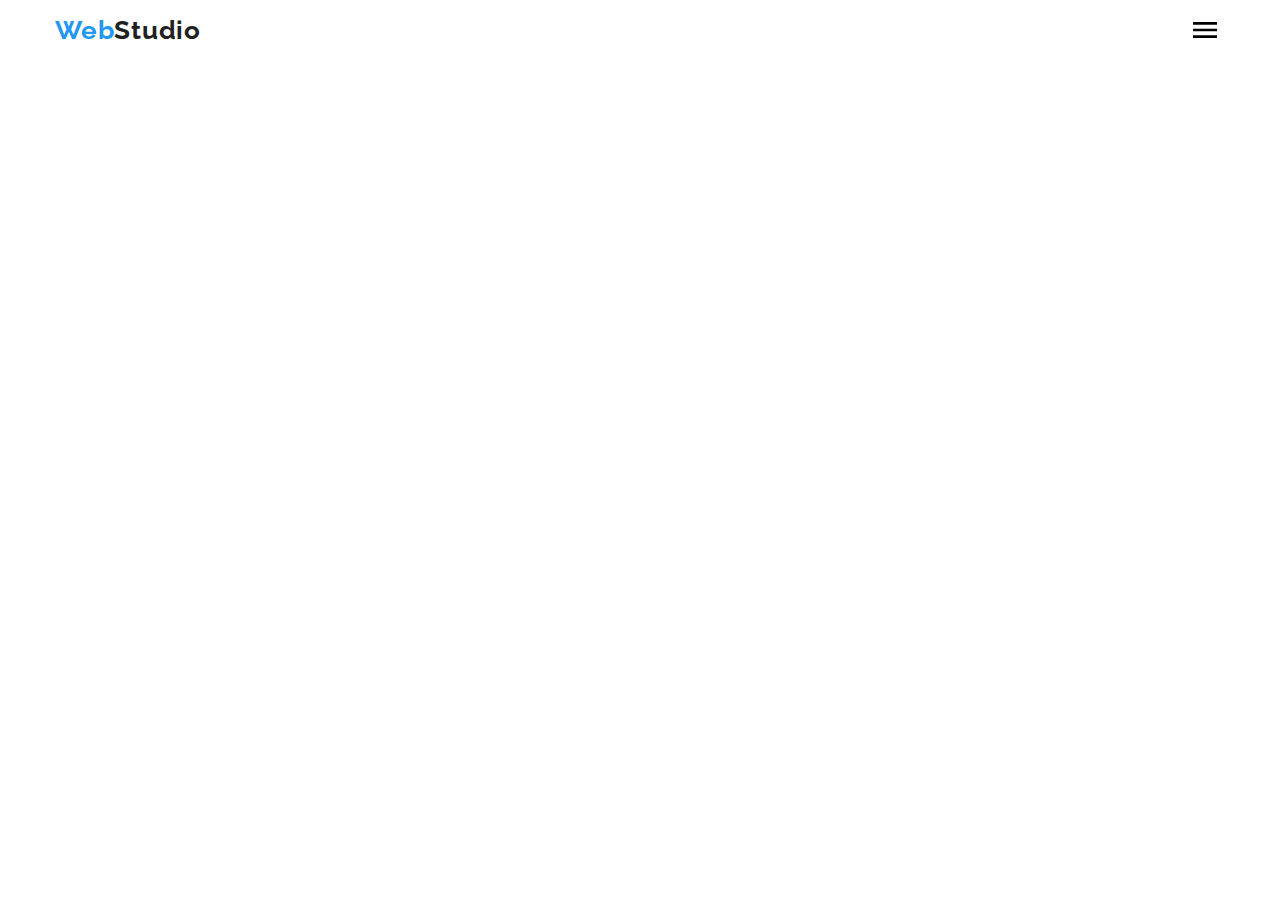
==== index.html @ d9fe5621 "test" ====
<!DOCTYPE html>
<html lang="uk">
<head>
    <meta charset="UTF-8">
    <meta http-equiv="X-UA-Compatible" content="IE=edge">
    <meta name="viewport" content="width=device-width, initial-scale=1.0">
    <title>Студія</title>
    <link rel="stylesheet" href="https://cdn.jsdelivr.net/npm/modern-normalize@1.1.0/modern-normalize.min.css">
    <link rel="preconnect" href="https://fonts.googleapis.com">
    <link rel="preconnect" href="https://fonts.gstatic.com" crossorigin>
    <link href="https://fonts.googleapis.com/css2?family=Raleway:wght@700&family=Roboto:wght@400;500;700;900&display=swap" rel="stylesheet">
    <link rel="stylesheet" href="./css/main.min.css">

</head>
<body>

    <!-- HEADER SECTION -->

    <header class="page-header">
        <div class="container page-header__container">
            <nav class="page-nav">
            
                <!-- logo -->
            
                <a href="./index.html" class="logo link"><span class="web-logo">Web</span>Studio</a>
            
                <!-- navigation menu list -->

                <ul class="menu list">
                    <li class="menu__item">
                        <a class="menu__link menu__link_current link" href="./index.html">Студія</a>
                    </li>
                    <li class="menu__item">
                        <a class="menu__link link" href="./portfolio.html">Портфоліо</a>
                    </li>
                    <li class="menu__item">
                        <a class="menu__link link"  href="#contacts">Контакти</a>
                    </li>
                </ul>
            </nav>

            <button type="button" class="mobile-menu-button" data-menu-open>
                <svg aria-label="Кнопка випадаючого меню" class="mobile-menu-button__icon" width="40px" height="40px">
                    <use href="./images/icons.svg#icon-burger-menu"></use>
                </svg>
            </button>

            <!-- navigation contact list -->

            <ul class="contacts list text">
                <li class="contacts__item">
                    <a class="contacts__link link" href="mailto:info@devstudio.com">
                        <svg aria-label="Конверт" class="icons-header" width="16px" height="12px">
                            <use href="./images/icons.svg#icon-envelope"></use>
                        </svg>
                        info@devstudio.com
                    </a>
                </li>
                <li class="contacts__item">
                    <a class="contacts__link link" href="tel:+380961111111">
                        <svg aria-label="Смартфон" class="icons-header" width="10px" height="16px">
                            <use href="./images/icons.svg#icon-smartphone"></use>
                        </svg>
                        +38 096 111 11 11
                    </a>
                </li>
            </ul>
        </div>

        <div class="mobile-menu" data-menu>
            <div class="container mobile-menu__container">
                <button class="mobile-menu__close-button" data-menu-close>
                    <svg aria-label="Кнопка закриття меню" class="mobile-menu__close-icon" width="40px" height="40px">
                        <use href="./images/icons.svg#icon-close"></use>
                    </svg>
                </button>
            <div class="mobile-menu-nav">
                <ul class="mobile-menu-nav__list list">
                    <li class="mobile-menu-nav__item">
                        <a class="mobile-menu-nav__link link" href="">Студія</a>
                    </li>
                    <li class="mobile-menu-nav__item">
                        <a class="mobile-menu-nav__link link" href="">Портфоліо</a>
                    </li>
                    <li class="mobile-menu-nav__item">
                        <a class=" mobile-menu-nav__link link" href="">Контакти</a>
                    </li>
                </ul>
            </div>
            </div>
        </div>

    </header>
    
    <!-- MAIN SECTION -->

    <!-- <main> -->
        
        <!-- hero section -->

        <!-- <section class="hero">
            <div class="container">
                <h1 class="hero-title">Ефективні рішення для вашого бізнесу</h1>
                <button type="button" class="button-studio" data-modal-open>Замовити послугу</button>
            </div>
        </section> -->

        <!-- our advantages section -->

        <!-- <section class="advanteges section">
            <div class="container">
                <h2 class="visually-hidden section-title">Наші переваги</h2>
                <ul class="advanteges-list list">
                    <li class="advanteges-list__items">
                        <div class="advanteges__block">
                            <svg class="advanteges__icon">
                                <use href="./images/icons.svg#icon-antenna"></use>
                            </svg>
                        </div>
                        <h3 class="advanteges__title">Увага до деталей</h3>
                        <p class="advanteges__text">Ідейні міркування, і навіть початок повсякденної роботи з формування позиції.</p>
                    </li>
                    <li class="advanteges-list__items">
                        <div class="advanteges__block">
                            <svg class="advanteges__icon">
                                <use href="./images/icons.svg#icon-clock"></use>
                            </svg>
                            </div>
                        <h3 class="advanteges__title">Пунктуальність</h3>
                        <p class="advanteges__text">Завдання організації, особливо рамки і місце навчання кадрів тягне у себе.</p>
                    </li>
                    <li class="advanteges-list__items">
                        <div class="advanteges__block">
                            <svg class="advanteges__icon">
                                <use href="./images/icons.svg#icon-diagram"></use>
                            </svg>
                            </div>
                        <h3 class="advanteges__title">Планування</h3>
                        <p class="advanteges__text">Так само консультація з широким активом значною мірою зумовлює.</p>
                    </li>
                    <li class="advanteges-list__items">
                        <div class="advanteges__block">
                            <svg class="advanteges__icon">
                                <use href="./images/icons.svg#icon-astronaut"></use>
                            </svg>
                            </div>
                        <h3 class="advanteges__title">Сучасні технології</h3>
                        <p class="advanteges__text">Значимість цих проблем настільки очевидна, що реалізація планових завдань.</p>
                    </li>
                </ul>
            </div>
        </section> -->

        <!-- "what do we do?" section -->

        <!-- <section class="services">
            <div class="container">
                <h2 class="section-title">Чим ми займаємося</h2>
                <ul class="section-list list">
                    <li>
                        <div class="services-block">
                            <img
                                src="./images/keyboard.jpg"
                                alt="Користувач набирає код на клавіатурі"
                                width="370">
                            <p class="services-block__overlay">Десктопні додатки</p>
                        </div>
                    </li>
                    <li>
                        <div class="services-block">
                            <img
                                src="./images/laptop.jpg"
                                alt="Користувач працює за ноутбуком"
                                width="370">
                            <p class="services-block__overlay">Мобільні додатки</p>
                        </div>
                    </li>
                    <li>
                        <div class="services-block">
                            <img
                                src="./images/tablet.jpg"
                                alt="Користувач працює на планшеті"
                                width="370">
                            <p class="services-block__overlay">Дизайнерські рішення</p>
                        </div>
                    </li>
                </ul>
            </div>
        </section>   -->
    
        <!-- our team section -->

        <!-- <section class="team section">
            <div class="container">
                <h2 class="section-title">Наша команда</h2>
                <ul class="section-list list">
                    <li class="team__card">
                        <img
                            src="./images/Product_Designer.jpg"
                            alt="Ігор Дем'яненко"
                            width="270">
                        <div class="team__info">
                            <h3 class="team__name">Ігор Дем'яненко</h3>
                            <p class="team__position">Product Designer</p>
                            <ul class="social-list list">
                                <li class="social-list-item">
                                    <a href="" class="social-list__link">
                                        <svg aria-label="Посилання на інстаграм" class="social-list__icon" width="20px" height="20px">
                                            <use href="./images/icons.svg#icon-instagram"></use>
                                        </svg>
                                    </a>
                                </li>
                                <li class="social-list-item">
                                    <a href="" class="social-list__link">
                                        <svg aria-label="Посилання на твітер" class="social-list__icon" width="20px" height="20px">
                                            <use href="./images/icons.svg#icon-twitter"></use>
                                        </svg>
                                    </a>
                                </li>
                                <li class="social-list-item">
                                    <a href="" class="social-list__link">
                                        <svg aria-label="Посилання на фейсбук" class="social-list__icon" width="20px" height="20px">
                                            <use href="./images/icons.svg#icon-facebook"></use>
                                        </svg>
                                    </a>
                                </li>
                                <li class="social-list-item">
                                    <a href="" class="social-list__link">
                                        <svg aria-label="Посилання на лінкедін" class="social-list__icon" width="20px" height="20px">
                                            <use href="./images/icons.svg#icon-linkedin"></use>
                                        </svg>
                                    </a>
                                </li>
                            </ul>
                        </div>
                    </li>

                    <li class="team__card">
                        <img 
                            src="./images/Frontend_Developer.jpg"
                            alt="Ольга Рєпіна"
                            width="270">
                        <div class="team__info">
                            <h3 class="team__name">Ольга Рєпіна</h3>
                            <p class="team__position">Frontend Developer</p>
                            <ul class="social-list list">
                                <li class="social-list-item">
                                    <a href="" class="social-list__link">
                                        <svg aria-label="Посилання на інстаграм" class="social-list__icon" width="20px" height="20px">
                                            <use href="./images/icons.svg#icon-instagram"></use>
                                        </svg>
                                    </a>
                                </li>
                                <li class="social-list-item">
                                    <a href="" class="social-list__link">
                                        <svg aria-label="Посилання на твітер" class="social-list__icon" width="20px" height="20px">
                                            <use href="./images/icons.svg#icon-twitter"></use>
                                        </svg>
                                    </a>
                                </li>
                                <li class="social-list-item">
                                    <a href="" class="social-list__link">
                                        <svg aria-label="Посилання на фейсбук" class="social-list__icon" width="20px" height="20px">
                                            <use href="./images/icons.svg#icon-facebook"></use>
                                        </svg>
                                    </a>
                                </li>
                                <li class="social-list-item">
                                    <a href="" class="social-list__link">
                                        <svg aria-label="Посилання на лінкедін" class="social-list__icon" width="20px" height="20px">
                                            <use href="./images/icons.svg#icon-linkedin"></use>
                                        </svg>
                                    </a>
                                </li>
                            </ul>
                        </div>
                    </li>

                    <li class="team__card">
                        <img
                            src="./images/Marketing.jpg"
                            alt="Микола Тарасов"
                            width="270">
                        <div class="team__info">
                            <h3 class="team__name">Микола Тарасов</h3>
                            <p class="team__position">Marketing</p>
                            <ul class="social-list list">
                                <li class="social-list-item">
                                    <a href="" class="social-list__link">
                                        <svg aria-label="Посилання на інстаграм" class="social-list__icon" width="20px" height="20px">
                                            <use href="./images/icons.svg#icon-instagram"></use>
                                        </svg>
                                    </a>
                                </li>
                                <li class="social-list-item">
                                    <a href="" class="social-list__link">
                                        <svg aria-label="Посилання на твітер" class="social-list__icon" width="20px" height="20px">
                                            <use href="./images/icons.svg#icon-twitter"></use>
                                        </svg>
                                    </a>
                                </li>
                                <li class="social-list-item">
                                    <a href="" class="social-list__link">
                                        <svg aria-label="Посилання на фейсбук" class="social-list__icon" width="20px" height="20px">
                                            <use href="./images/icons.svg#icon-facebook"></use>
                                        </svg>
                                    </a>
                                </li>
                                <li class="social-list-item">
                                    <a href="" class="social-list__link">
                                        <svg aria-label="Посилання на лінкедін" class="social-list__icon" width="20px" height="20px">
                                            <use href="./images/icons.svg#icon-linkedin"></use>
                                        </svg>
                                    </a>
                                </li>
                            </ul>
                        </div>
                    </li>

                    <li class="team__card">
                        <img src="./images/UI_Designer.jpg"
                            alt="Михайло Єрмаков"
                            width="270">
                        <div class="team__info">
                            <h3 class="team__name">Михайло Єрмаков</h3>
                            <p class="team__position">UI Designer</p>
                            <ul class="social-list list">
                                <li class="social-list-item">
                                    <a href="" class="social-list__link">
                                        <svg aria-label="Посилання на інстаграм" class="social-list__icon" width="20px" height="20px">
                                            <use href="./images/icons.svg#icon-instagram"></use>
                                        </svg>
                                    </a>
                                </li>
                                <li class="social-list-item">
                                    <a href="" class="social-list__link">
                                        <svg aria-label="Посилання на твітер" class="social-list__icon" width="20px" height="20px">
                                            <use href="./images/icons.svg#icon-twitter"></use>
                                        </svg>
                                    </a>
                                </li>
                                <li class="social-list-item">
                                    <a href="" class="social-list__link">
                                        <svg aria-label="Посилання на фейсбук" class="social-list__icon" width="20px" height="20px">
                                            <use href="./images/icons.svg#icon-facebook"></use>
                                        </svg>
                                    </a>
                                </li>
                                <li class="social-list-item">
                                    <a href="" class="social-list__link">
                                        <svg aria-label="Посилання на лінкедін" class="social-list__icon" width="20px" height="20px">
                                            <use href="./images/icons.svg#icon-linkedin"></use>
                                        </svg>
                                    </a>
                                </li>
                            </ul>
                        </div>
                    </li>
                </ul>
            </div>
        </section>

        <section class="client section">
            <div class="container">
                <h2 class="section-title">Постійні клієнти</h2>
                    <ul class="client-list list">
                        <li class="client__item">
                            <a href="" class="client__link">
                                <svg aria-label="Посилання на постійного клієнта" class="client__icon" width="106px" height="60px">
                                    <use href="./images/icons.svg#icon-logo-1"></use>
                                </svg>
                            </a>
                        </li>
                        <li class="client__item">
                            <a href="" class="client__link">
                                <svg aria-label="Посилання на постійного клієнта" class="client__icon" width="106px" height="60px">
                                    <use href="./images/icons.svg#icon-logo-2"></use>
                                </svg>
                            </a>
                        </li>
                        <li class="client__item">
                            <a href="" class="client__link">
                                <svg aria-label="Посилання на постійного клієнта" class="client__icon" width="106px" height="60px">
                                    <use href="./images/icons.svg#icon-logo-3"></use>
                                </svg>
                            </a>
                        </li>
                        <li class="client__item">
                            <a href="" class="client__link">
                                <svg aria-label="Посилання на постійного клієнта" class="client__icon" width="106px" height="60px">
                                    <use href="./images/icons.svg#icon-logo-4"></use>
                                </svg>
                            </a>
                        </li>
                        <li class="client__item">
                            <a href="" class="client__link">
                                <svg aria-label="Посилання на постійного клієнта" class="client__icon" width="106px" height="60px">
                                    <use href="./images/icons.svg#icon-logo-5"></use>
                                </svg>
                            </a>
                        </li>
                        <li class="client__item">
                            <a href="" class="client__link">
                                <svg aria-label="Посилання на постійного клієнта" class="client__icon" width="106px" height="60px">
                                    <use href="./images/icons.svg#icon-logo-6"></use>
                                </svg>
                            </a>
                        </li>
                    </ul>
            </div>
        </section>
    </main> -->

    <!-- FOOTER SECTION -->

    <!-- <footer class="page-footer text">
        
        <div class="container footer-flex">
        
            <div class="footer-logo">
                    <a href="./index.html" class="logo link"><span class="web-logo">Web</span>Studio</a>

                    <address id="contacts" class="contacts-footer">
                        <ul class="contacts-footer__list list text">
                            <li class="contacts-footer__item">
                                <a class="contacts-footer__link link address" href="https://goo.gl/maps/CPtrU1FHBa2aNyZL9" target="_blank" >м. Київ, пр-т Лесі Українки, 26</a>
                            </li>
                            <li class="contacts-footer__item">
                                <a class="contacts-footer__link link mail" href="mailto:info@devstudio.com">info@devstudio.com</a>
                            </li>
                            <li class="contacts-footer__item">
                                <a class="contacts-footer__link link phone" href="tel:+380961111111">+38 096 111 11 11</a>
                            </li>
                        </ul>
                    </address>
            </div>

            <div class="footer-social-block"> 
                <p class="social-link__title">ПРИЄДНУЙТЕСЬ</p>
                <ul class="footer-social__list list">
                    <li class="footer-contact__item">
                        <a href="" class="footer-contact__link">
                            <svg aria-label="Посилання на інстаграм" class="footer-contact__icon" width="20px" height="20px">
                                <use href="./images/icons.svg#icon-instagram"></use>
                            </svg>
                        </a>
                    </li>
                    <li class="footer-contact__item">
                        <a href="" class="footer-contact__link">
                            <svg ari-label="Посилання на твітер" class="footer-contact__icon" width="20px" height="20px">
                                    <use href="./images/icons.svg#icon-twitter"></use>
                                </svg>
                        </a>
                    </li>
                    <li class="footer-contact__item">
                        <a href="" class="footer-contact__link">
                            <svg aria-label="Посилання на фейсбук" class="footer-contact__icon" width="20px" height="20px">
                                <use href="./images/icons.svg#icon-facebook"></use>
                            </svg>
                        </a>
                    </li>
                    <li class="footer-contact__item">
                        <a href="" class="footer-contact__link">
                            <svg aria-label="Посилання на лінкедін" class="footer-contact__icon" width="20px" height="20px">
                                <use href="./images/icons.svg#icon-linkedin"></use>
                            </svg>
                        </a>
                    </li>
                </ul>
            </div>

            <div class="footer-subscribe-block">
                <p class="subscribe__title">Підпишіться на розсилку</p>

                <form class="footer-form">
                    <label class="subscribe-field">
                        <input 
                            type="email"
                            placeholder="E-mail"
                            class="subscribe-form" 
                            name="user-email" required
                        />
                    </label>
                    <button type="submit" class="subscribe-button button">
                        Підписатися
                        <svg aria-label="Лист-літак для підписки" class="subscribe-letter-icon" width="24px" height="24px">
                            <use href="./images/icons.svg#icon-letter-plane"></use>
                        </svg>
                    </button>
                </form>

            </div>
        </div>
    </footer> -->

    <!-- MODAL SECTION -->

    <!-- <div class="backdrop is-hidden" data-modal>
        <div class="modal">
            <button type="button" class="modal-close-button" data-modal-close>
                <svg aria-label="Кнопка зкриття модільного вікна" class="modal-close__icon" width="18px" height="18px">
                    <use href="./images/icons.svg#icon-close"></use>
                </svg>
            </button>

            <p class="modal-form-title">Залиште свої дані, ми вам передзвонимо</p>

            <form class="modal-form">
                <label class="form-block">
                    <span class="form-field__title">Імʼя</span> 
                    <span class="modal-form__field">
                    <input 
                        type="text" class="form-field__input" required 
                        pattern="[a-zA-Zа-яА-ЯїЇіІ]+"
                        name="user-name"
                    />
                    <svg aria-label="Іконка користувача" class="form-field__icon" width="18px" height="18px">
                        <use href="./images/icons.svg#icon-person"></use>
                    </svg>
                    </span>
                </label>

                <label class="form-block">
                    <span class="form-field__title">Телефон</span> 
                    <span class="modal-form__field">
                    <input 
                        type="tel" class="form-field__input" required 
                        pattern="[0-9]{3}-[0-9]{3}-[0-9]{2}-[0-9]{2}" 
                        title="XXX-XXX-XX-XX"
                        name="user-phone"
                    />
                    <svg aria-label="Іконка телефону" class="form-field__icon" width="18px" height="18px">
                        <use href="./images/icons.svg#icon-phone"></use>
                    </svg>
                    </span>
                </label>

                <label class="form-block">
                    <span class="form-field__title">Пошта</span> 
                    <span class="modal-form__field">
                    <input 
                        type="email" class="form-field__input" required
                        name="user-email"
                    />
                    <svg aria-label="Іконка поштового листа" class="form-field__icon" width="18px" height="18px">
                        <use href="./images/icons.svg#icon-letter-mail"></use>
                    </svg>
                    </span>
                </label>

                <label class="comment-block">
                    <span class="form-field__title">Коментар</span> 
                    <textarea 
                        name="user-comment" 
                        class="comment-field__input" 
                        placeholder="Введіть текст"
                    ></textarea>
                </label>

                <label class="checkbox-block">
                    <input 
                        type="checkbox" 
                        name="user-check" 
                        class="checkbox-form__area visually-hidden" required
                    />

                    <svg aria-label="Галочка" class="checkbox-active" width="16px" height="15px">
                        <use class="checkbox-active__icon" href="./images/icons.svg#icon-active-check"></use>
                    </svg>

                    <span class="modal-rules__text">Погоджуюся з розсилкою та приймаю&nbsp;<a href="" class="modal-rules__link">Умови договору</a></span>
                </label>

                <button type="submit" class="modal-submit-button button">Відправити</button>
            </form>


        </div>
    </div>

    <script src="./js/modal.js"></script> -->
    <script src="./js/menu.js"></script>

</body>
</html>
---- css/main.min.css ----
:root{--primary-font: "Roboto", sans-serif;--secondary-font: "Raleway", sans-serif;--primary-title-color: #212121;--primary-text-color: #757575;--accent-color: #2196F3;--accent-second-color: #188CE8;--primary-bgc-color: #fff;--primary-body-color: #000;--section-bcg-color: #2F303A;--portfolio-btn-grey-color: #F5F4FA;--footer-contacts-color: rgba(255, 255, 255, 0.6);--footer-elipse-color: rgba(255, 255, 255, 0.1);--primary-border: 1px solid #ECECEC;--fill-social-icon: #AFB1B8;--hero-bgc:#C4C4C4}.visually-hidden{position:absolute;white-space:nowrap;width:1px;height:1px;overflow:hidden;border:0;padding:0;clip:rect(0 0 0 0);clip-path:inset(50%);margin:-1px}h1,h2,h3,h4,h5,h6,p{margin-top:0;margin-bottom:0}ul{margin-top:0;margin-bottom:0;padding-left:0}*{box-sizing:border-box}.list{list-style:none;padding-left:0}.link{text-decoration:none}body{color:var(--primary-body-color);background-color:var(--primary-bgc-color);font-family:var(--primary-font);font-size:14px;letter-spacing:.03em}img{display:block;max-width:100%;height:auto}button{display:block;font-family:inherit;cursor:pointer;border:none;border-radius:4px}.section{padding-top:94px;padding-bottom:94px}.section-title{font-size:36px;font-weight:700;line-height:1.1666666667;color:var(--primary-title-color);text-align:center;margin-bottom:50px;letter-spacing:.03em}.section-list{display:flex;column-gap:30px}.container{padding-left:15px;padding-right:15px}@media screen and (min-width: 480px){.container{width:480px;margin-left:auto;margin-right:auto}}@media screen and (min-width: 768px){.container{width:768px}}@media screen and (min-width: 1200px){.container{width:1200px}}.modal{position:absolute;top:50%;left:50%;padding:40px;transform:translate(-50%, -50%);width:528px;height:581px;background:var(--primary-bgc-color);box-shadow:0px 1px 3px rgba(0,0,0,.12),0px 1px 1px rgba(0,0,0,.14),0px 2px 1px rgba(0,0,0,.2);border-radius:4px}.modal-submit-button{font-size:16px;font-weight:700;line-height:1.875;background-color:var(--accent-color);color:var(--primary-bgc-color);align-items:center;text-align:center;letter-spacing:.06em;padding:10px 52px;box-shadow:0px 4px 4px rgba(0,0,0,.15);border-radius:4px;transition-property:background-color,color;transition-duration:250ms;transition-timing-function:cubic-bezier(0.4, 0, 0.2, 1)}.modal-submit-button:hover,.modal-submit-button:focus,.modal-submit-button:active{background-color:var(--accent-second-color);color:var(--primary-bgc-color)}.modal-close-button{display:flex;align-items:center;justify-content:center;border-radius:50%;position:absolute;top:8px;right:8px;width:30px;height:30px;background-color:var(--primary-bgc-color);border:1px solid rgba(0,0,0,.1);padding:0}.modal-close__icon{transition-property:fill;transition-duration:250ms;transition-timing-function:cubic-bezier(0.4, 0, 0.2, 1)}.modal-close__icon:hover,.modal-close__icon:focus{fill:var(--accent-color)}.modal-form{display:flex;flex-direction:column}.modal-form-title{font-size:20px;font-weight:700;line-height:1.15;text-align:center;letter-spacing:.03em;color:var(--primary-title-color);margin-bottom:12px}.form-field__input{width:100%;height:40px;border:1px solid rgba(33,33,33,.2);border-radius:4px;padding-left:42px;transition-property:border-color;transition-duration:250ms;transition-timing-function:cubic-bezier(0.4, 0, 0.2, 1)}.form-field__input:focus{outline:none;border-color:var(--accent-color)}.form-block{margin-bottom:10px}.comment-block{margin-bottom:20px}.comment-field__input{padding:12px 16px;width:100%;height:120px;border:1px solid rgba(33,33,33,.2);border-radius:4px;transition-property:border-color;transition-duration:250ms;transition-timing-function:cubic-bezier(0.4, 0, 0.2, 1);resize:none}.comment-field__input::placeholder{font-size:12px;font-weight:400;line-height:1.1666666667;letter-spacing:.01em;color:rgba(117,117,117,.5)}.comment-field__input:focus{outline:none;border-color:var(--accent-color)}.form-field__title{font-size:12px;font-weight:400;line-height:1.1666666667;display:block;margin-bottom:4px;letter-spacing:.01em;color:var(--primary-text-color)}.form-field__icon{position:absolute;top:50%;left:12px;transform:translateY(-50%);color:var(--primary-title-color);transition-duration:250ms;transition-timing-function:cubic-bezier(0.4, 0, 0.2, 1)}.form-field__input:focus+.form-field__icon{fill:var(--accent-color)}.checkbox-block{display:flex;align-items:center;margin-bottom:30px;justify-content:center}.modal-form__field{display:block;position:relative;transition-property:fill;transition-duration:250ms;transition-timing-function:cubic-bezier(0.4, 0, 0.2, 1)}.checkbox-active{border:2px solid var(--primary-title-color);border-radius:3px;cursor:pointer;fill:rgba(0,0,0,0);margin-right:7px}.checkbox-form__area:focus+.checkbox-active{box-shadow:0 0 0 1px var(--primary-body-color);transition-duration:250ms;transition-timing-function:cubic-bezier(0.4, 0, 0.2, 1)}.checkbox-form__area:checked+.checkbox-active .checkbox-active__icon{display:block}.checkbox-form__area:checked+.checkbox-active{border:none}.checkbox-active__icon{display:none}.modal-rules__link{color:var(--accent-color)}.modal-rules__text{font-size:14px;font-weight:400;line-height:1.7142857143;letter-spacing:.03em;color:var(--primary-text-color)}.logo{font-size:26px;font-weight:700;line-height:1.1923076923;font-family:var(--secondary-font);letter-spacing:.03em;margin-right:93px;color:var(--primary-title-color)}.web-logo{color:var(--accent-color)}.footer-logo{margin-right:70px}.backdrop{position:fixed;top:0;left:0;z-index:100;width:100%;height:100%;background-color:rgba(0,0,0,.2);transition-property:opacity,visibility;transition-duration:250ms;transition-timing-function:cubic-bezier(0.4, 0, 0.2, 1)}.backdrop.is-hidden{opacity:0;visibility:hidden;pointer-events:none}.subscribe__title{font-size:14px;font-weight:700;line-height:1.1428571429;letter-spacing:.03em;text-transform:uppercase;margin-bottom:20px}.footer-form{display:flex;align-items:center;justify-content:center;gap:12px}.subscribe-form{width:358px;height:50px;padding-left:16px;color:var(--footer-contacts-color);background-color:var(--section-bcg-color);border:1px solid rgba(255,255,255,.3);border-radius:4px;box-shadow:0px 4px 4px 0px rgba(0,0,0,.15);transition-property:border-color;transition-duration:250ms;transition-timing-function:cubic-bezier(0.4, 0, 0.2, 1)}.subscribe-form::placeholder{font-weight:400;font-size:16px;line-height:20px;letter-spacing:.03em;color:var(--footer-contacts-color)}.subscribe-form:focus{outline:none;border-color:var(--accent-color)}.subscribe-button{font-size:16px;font-weight:700;line-height:1.875;display:flex;align-items:center;justify-content:center;gap:10px;background-color:var(--accent-color);color:var(--primary-bgc-color);align-items:center;text-align:center;letter-spacing:.06em;padding:10px 32px;box-shadow:0px 4px 4px rgba(0,0,0,.15);border-radius:4px;transition-property:background-color,color;transition-duration:250ms;transition-timing-function:cubic-bezier(0.4, 0, 0.2, 1)}.subscribe-button:hover,.subscribe-button:focus,.subscribe-button:active{background-color:var(--accent-second-color);color:var(--primary-bgc-color)}.mobile-menu{position:fixed;top:0;left:0;z-index:100;width:100%;height:100%;background-color:var(--primary-bgc-color);opacity:0;visibility:hidden;pointer-events:none;transition-property:opacity,visibility;transition-duration:250ms;transition-timing-function:cubic-bezier(0.4, 0, 0.2, 1)}.mobile-menu__container{position:relative;padding-left:40px}.mobile-menu-nav{padding-top:48px}.mobile-menu-nav__link{font-size:40px;font-weight:500;line-height:1.175;letter-spacing:.02em;color:var(--primary-title-color)}.mobile-menu-nav__link:hover,.mobile-menu-nav__link:focus{color:var(--accent-color)}.mobile-menu-nav__item{margin-bottom:32px}.mobile-menu-nav__item:last-child{margin-bottom:0}.mobile-menu.is-open{opacity:1;visibility:visible;pointer-events:auto}.mobile-menu__close-button{position:absolute;right:15px;top:10px;border:0;background-color:rgba(0,0,0,0);line-height:0;padding:0}.mobile-menu__close-icon{fill: var(--accent-color);}.mobile-menu__close-icon:hover,.mobile-menu__close-icon:focus{color:var(--accent-color)}.page-header{padding:10px 0 10px 0}.menu{display:none}.contacts{display:none}.mobile-menu-button{border:none;background-color:rgba(0,0,0,0);padding:0;line-height:0}.page-header__container{display:flex;justify-content:space-between;align-items:center}.hero{background-color:var(--hero-bgc);padding-top:200px;padding-bottom:200px;background-image:linear-gradient(rgba(47, 48, 58, 0.4), rgba(47, 48, 58, 0.4)),url(../images/background-image-hero.jpg);background-size:cover;max-width:1600px;height:600px;margin:0 auto;background-position:center}.hero-title{font-size:44px;font-weight:900;line-height:1.3636363636;color:var(--primary-bgc-color);text-align:center;letter-spacing:.06em;text-transform:uppercase;margin-bottom:30px;width:696px;margin-left:auto;margin-right:auto}.button-studio{font-size:16px;font-weight:700;line-height:1.875;background-color:var(--accent-color);color:var(--primary-bgc-color);align-items:center;text-align:center;letter-spacing:.06em;padding:10px 32px;transition-property:background-color,color;transition-duration:250ms;transition-timing-function:cubic-bezier(0.4, 0, 0.2, 1)}.button-studio:hover,.button-studio:focus,.button-studio:active{background-color:var(--accent-second-color);color:var(--primary-bgc-color)}.advanteges__block{display:flex;justify-content:center;align-items:center;height:120px;width:100%;background-color:var(--portfolio-btn-grey-color);border-radius:4px;margin-bottom:30px}.advanteges-list{display:flex}.advanteges-list .advanteges__title{font-size:14px;font-weight:700;line-height:1.1428571429;column-gap:30px;color:var(--primary-title-color);text-transform:uppercase;margin-bottom:10px}.advanteges-list .advanteges__text{color:var(--primary-text-color);line-height:1.71}.advanteges-list__items{flex-basis:calc((100% - 90px)/4)}.advanteges-list__items:not(:last-child){margin-right:30px}.advanteges__icon{width:70px;height:70px}.team{background-color:var(--portfolio-btn-grey-color)}.team__card{background-color:var(--primary-bgc-color);box-shadow:0px 1px 3px rgba(0,0,0,.12),0px 1px 1px rgba(0,0,0,.14),0px 2px 1px rgba(0,0,0,.2);border-radius:0px 0px 4px 4px}.team__name{font-size:16px;font-weight:500;line-height:1.1875;color:var(--primary-title-color);text-align:center;margin-bottom:10px}.team__position{font-size:16px;font-weight:400;line-height:1.1875;color:var(--primary-text-color);text-align:center;margin-bottom:16px}.team__info{padding-top:30px;padding-bottom:30px}.social-list__icon{fill:currentColor}.social-list{display:flex;justify-content:center;align-items:center;column-gap:10px}.social-list__link{display:flex;justify-content:center;align-items:center;width:44px;height:44px;border-radius:50%;color:var(--fill-social-icon);transition-property:background-color,color;transition-duration:250ms;transition-timing-function:cubic-bezier(0.4, 0, 0.2, 1)}.social-list__link:hover,.social-list__link:focus{background-color:var(--accent-color);color:var(--primary-bgc-color)}.client-list{display:flex;justify-content:center;align-items:center;column-gap:30px}.client__link{display:flex;justify-content:center;align-items:center;border:1px solid currentColor;width:170px;height:92px;border-radius:4px;color:var(--fill-social-icon);transition-property:color;transition-duration:250ms;transition-timing-function:cubic-bezier(0.4, 0, 0.2, 1)}.client__link:hover,.client__link:focus{color:var(--accent-color)}.client__icon{fill:currentColor}.page-footer{padding-top:60px;padding-bottom:60px}.page-footer,.page-footer .link{background-color:var(--section-bcg-color);color:var(--primary-bgc-color);font-style:normal;flex-direction:column;transition-property:color;transition-duration:250ms;transition-timing-function:cubic-bezier(0.4, 0, 0.2, 1)}.page-footer .contacts-footer__link.mail,.page-footer .contacts-footer__link.phone,.page-footer .link .contacts-footer__link.mail,.page-footer .link .contacts-footer__link.phone{color:var(--footer-contacts-color)}.contacts-footer__list .link:hover,.contacts-footer__list .link:focus{color:var(--accent-color)}.contacts-footer__item{font-family:var(--primary-font);font-size:14px;line-height:1.71}.contacts-footer__item:not(:last-child){margin-bottom:9px}.contacts-footer{margin-top:20px}.footer-social__list{display:flex;column-gap:10px}.footer-contact__link{display:flex;justify-content:center;align-items:center;width:44px;height:44px;border-radius:50%;background-color:var(--footer-elipse-color);color:var(--primary-bgc-color);transition-property:background-color;transition-duration:250ms;transition-timing-function:cubic-bezier(0.4, 0, 0.2, 1)}.footer-contact__link:hover,.footer-contact__link:focus{background-color:var(--accent-color)}.footer-contact__icon{fill:currentColor}.footer-flex{display:flex;align-items:baseline}.footer-social-block{margin-right:auto}.social-link__title{font-size:14px;font-weight:700;line-height:1.1428571429;margin-bottom:20px}.portfolio-card-list{display:flex;flex-wrap:wrap;gap:30px}.portfolio-card-list .portfolio-card__title{font-size:18px;font-weight:700;line-height:2;color:var(--primary-title-color);letter-spacing:.06em;margin-bottom:4px}.portfolio-card-list .portfolio-card__text{color:var(--primary-text-color);font-size:16px;line-height:1.87}.portfolio-card__info{padding:20px 24px;border:var(--primary-border);border-top:2 solid rgba(0,0,0,0)}.portfolio-card__link{display:block}.portfolio-card__link:hover,.portfolio-card__link:focus{box-shadow:0px 1px 1px rgba(0,0,0,.12),0px 4px 4px rgba(0,0,0,.06),1px 4px 6px rgba(0,0,0,.16)}.portfolio-card__link:hover .overlay__text,.portfolio-card__link:focus .overlay__text{transform:translate(0%)}.portfolio-card__link:hover .portfolio__overlay,.portfolio-card__link:focus .portfolio__overlay{box-shadow:0px 4px 4px rgba(0,0,0,.25)}.portfolio__overlay{position:relative;overflow:hidden}.overlay__text{font-size:18px;font-weight:400;line-height:1.5555555556;position:absolute;left:0;top:0;width:100%;height:100%;background-color:rgba(33,150,243,.9);color:var(--primary-bgc-color);letter-spacing:.03em;padding:63px 24px;overflow:auto;transform:translateY(100%);transition-property:transform,box-shadow;transition-duration:250ms;transition-timing-function:cubic-bezier(0.4, 0, 0.2, 1)}.filter-button{font-size:16px;font-weight:500;line-height:1.625;background-color:var(--portfolio-btn-grey-color);color:var(--primary-title-color);text-align:center;letter-spacing:.03em;padding:6px 22px;transition-property:color,background-color,box-shadow;transition-duration:250ms;transition-timing-function:cubic-bezier(0.4, 0, 0.2, 1)}.filter-button:hover,.filter-button:focus{color:var(--primary-bgc-color);background-color:var(--accent-second-color);box-shadow:0px 3px 1px rgba(0,0,0,.1),0px 1px 2px rgba(0,0,0,.08),0px 2px 2px rgba(0,0,0,.12)}.filter-button-list{display:flex;justify-content:center;margin-bottom:50px}.filter-button-item{margin-right:8px}.filter-button-item:last-child{margin-right:0}.services{padding-bottom:94px}.services-block{position:relative}.services-block__overlay{font-size:14px;font-weight:700;line-height:1.1428571429;display:flex;align-items:center;justify-content:center;position:absolute;bottom:0;width:100%;height:70px;text-transform:uppercase;color:var(--primary-bgc-color);background-color:rgba(47,48,58,.8)}/*# sourceMappingURL=main.min.css.map */
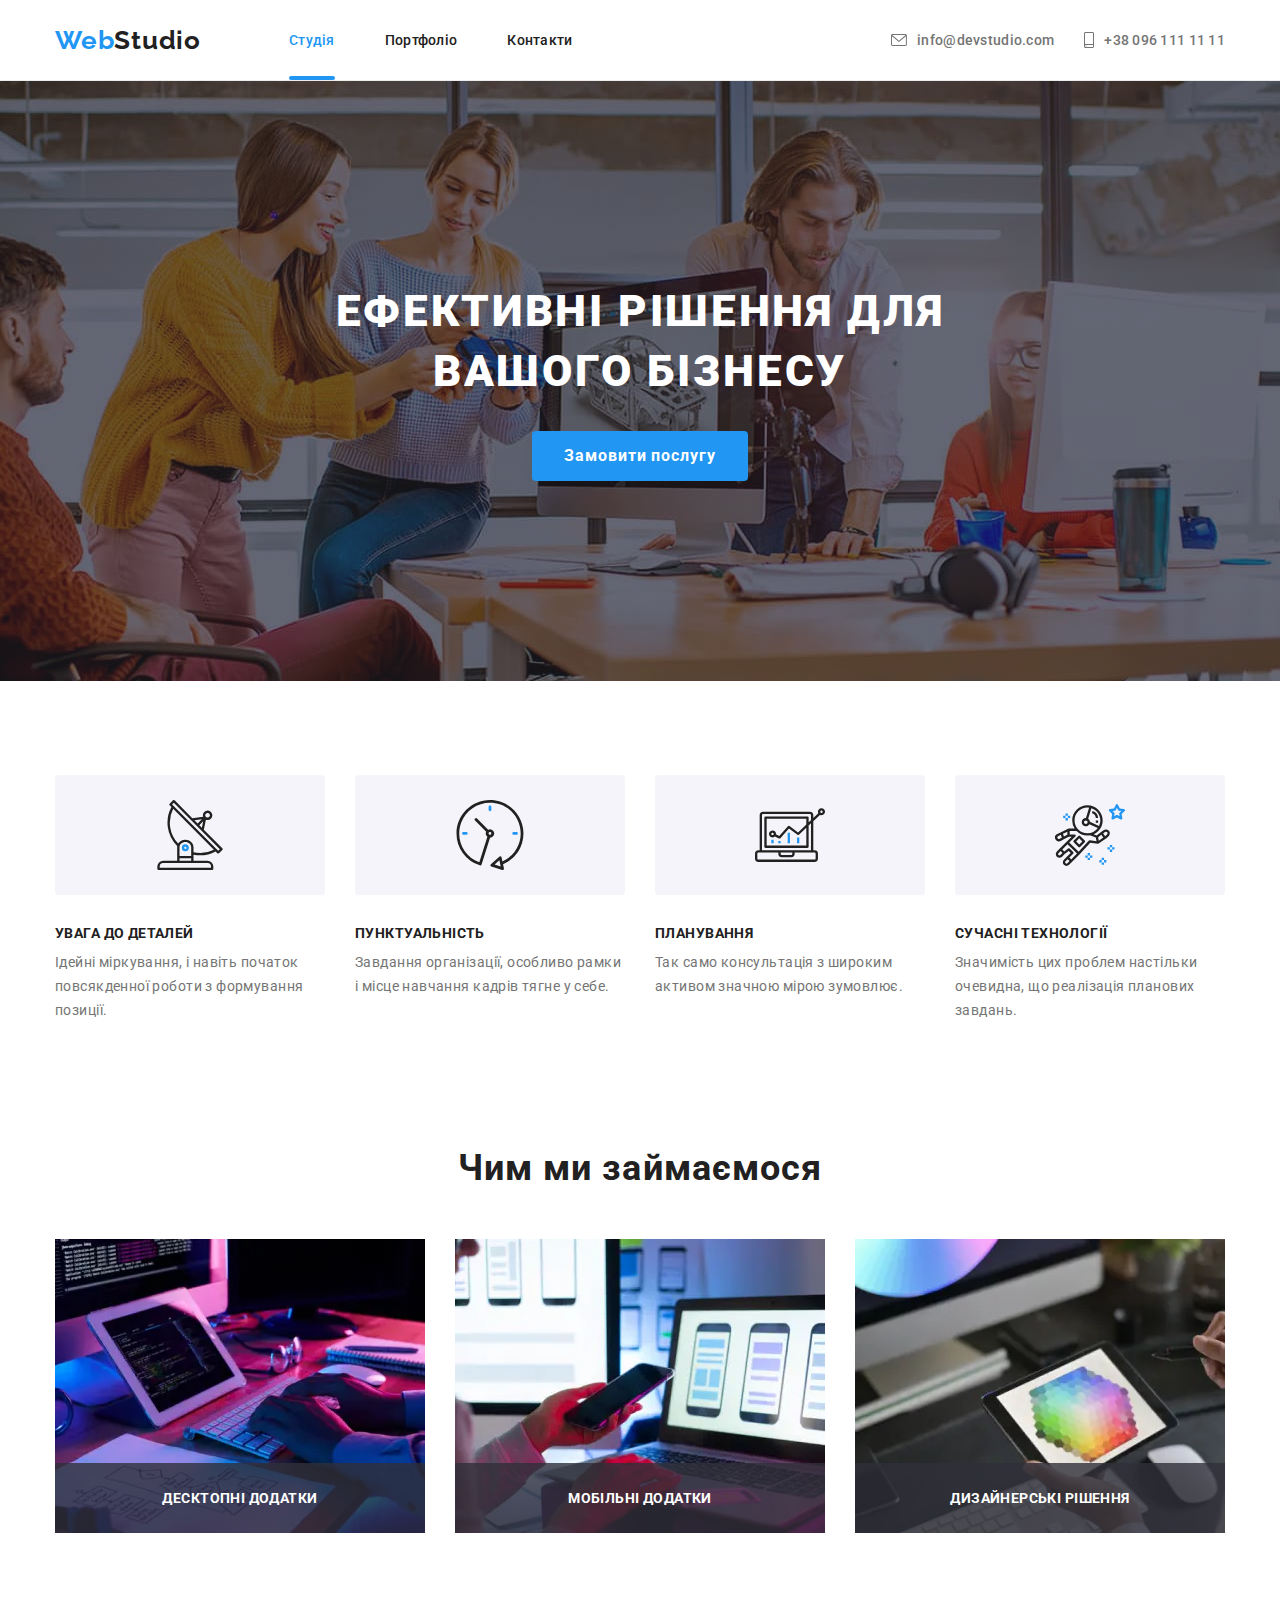
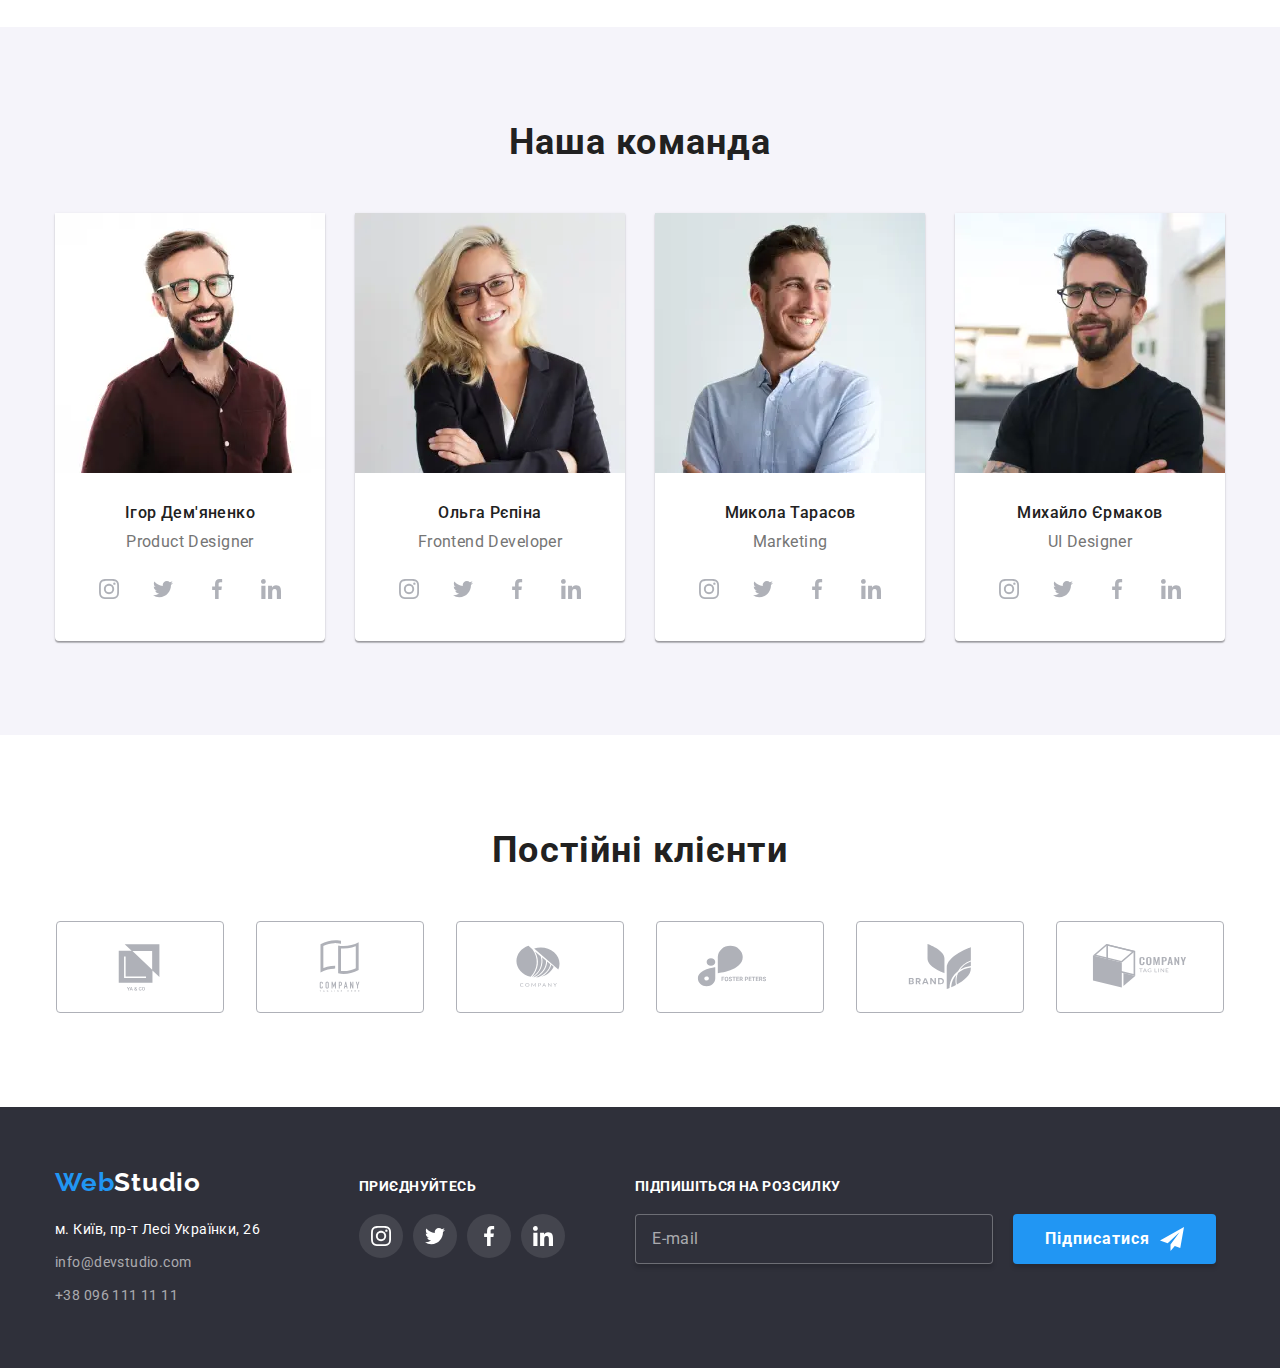
==== commit a006c953: "hw-08" ====
--- a/index.html
+++ b/index.html
@@ -10,7 +10,6 @@
     <link rel="preconnect" href="https://fonts.gstatic.com" crossorigin>
     <link href="https://fonts.googleapis.com/css2?family=Raleway:wght@700&family=Roboto:wght@400;500;700;900&display=swap" rel="stylesheet">
     <link rel="stylesheet" href="./css/main.min.css">
-
 </head>
 <body>
 
@@ -74,19 +73,45 @@
                         <use href="./images/icons.svg#icon-close"></use>
                     </svg>
                 </button>
-            <div class="mobile-menu-nav">
-                <ul class="mobile-menu-nav__list list">
-                    <li class="mobile-menu-nav__item">
-                        <a class="mobile-menu-nav__link link" href="">Студія</a>
-                    </li>
-                    <li class="mobile-menu-nav__item">
-                        <a class="mobile-menu-nav__link link" href="">Портфоліо</a>
-                    </li>
-                    <li class="mobile-menu-nav__item">
-                        <a class=" mobile-menu-nav__link link" href="">Контакти</a>
-                    </li>
-                </ul>
-            </div>
+                <div class="mobile-menu-nav">
+                    <ul class="mobile-menu-nav__list list">
+                        <li class="mobile-menu-nav__item">
+                            <a class="mobile-menu-nav__link link" href="./index.html">Студія</a>
+                        </li>
+                        <li class="mobile-menu-nav__item">
+                            <a class="mobile-menu-nav__link link" href="./portfolio.html">Портфоліо</a>
+                        </li>
+                        <li class="mobile-menu-nav__item">
+                            <a class=" mobile-menu-nav__link link" href="#contacts">Контакти</a>
+                        </li>
+                    </ul>
+                </div>
+                <div class="mobile-menu-contacts">
+                    <ul class="mobile-menu-contacts__list list">
+                        <li class="mobile-menu-contacts__item">
+                            <a class="mobile-menu-contacts__phone link" href="tel:+380961111111">+38 096 111 11 11</a>
+                        </li>
+                        <li class="mobile-menu-contacts__item">
+                            <a class=" mobile-menu-contacts__mail link" href="mailto:info@devstudio.com">info@devstudio.com</a>
+                        </li>
+                    </ul>
+                </div>
+                <div class="mobile-menu-social">
+                    <ul class="mobile-menu-social__list list">
+                        <li class="mobile-menu-social__item">
+                            <a href="" class="mobile-menu-social__link link line">Instagram</a>
+                        </li>
+                        <li class="mobile-menu-social__item">
+                            <a href="" class="mobile-menu-social__link link line">Twitter</a>
+                        </li>
+                        <li class="mobile-menu-social__item">
+                            <a href="" class="mobile-menu-social__link link line">Facebook</a>
+                        </li>
+                        <li class="mobile-menu-social__item">
+                            <a href="" class="mobile-menu-social__link link">LinkedIn</a>
+                        </li>
+                    </ul>
+                </div>
             </div>
         </div>
 
@@ -94,20 +119,20 @@
     
     <!-- MAIN SECTION -->
 
-    <!-- <main> -->
+    <main>
         
         <!-- hero section -->
 
-        <!-- <section class="hero">
+        <section class="hero">
             <div class="container">
-                <h1 class="hero-title">Ефективні рішення для вашого бізнесу</h1>
-                <button type="button" class="button-studio" data-modal-open>Замовити послугу</button>
-            </div>
-        </section> -->
+                <h1 class="hero__title">Ефективні рішення для вашого бізнесу</h1>
+                <button type="button" class="hero__button" data-modal-open>Замовити послугу</button>
+            </div>
+        </section>
 
         <!-- our advantages section -->
 
-        <!-- <section class="advanteges section">
+        <section class="advanteges section">
             <div class="container">
                 <h2 class="visually-hidden section-title">Наші переваги</h2>
                 <ul class="advanteges-list list">
@@ -149,56 +174,109 @@
                     </li>
                 </ul>
             </div>
-        </section> -->
+        </section>
 
         <!-- "what do we do?" section -->
 
-        <!-- <section class="services">
+        <section class="services">
             <div class="container">
                 <h2 class="section-title">Чим ми займаємося</h2>
                 <ul class="section-list list">
                     <li>
                         <div class="services-block">
-                            <img
-                                src="./images/keyboard.jpg"
-                                alt="Користувач набирає код на клавіатурі"
-                                width="370">
+                            <picture>
+                                <source
+                                    srcset="./images/desktop-images/keyboard-desktop.webp 1x, ././images/desktop-images/keyboard-desktop@2x.webp 2x"
+                                    media="(min-width: 1200px)"
+                                    type="image/webp"
+                                />
+                                <source
+                                    srcset="./images/desktop-images/keyboard-desktop.jpg 1x, ././images/desktop-images/keyboard-desktop@2x.jpg 2x"
+                                    media="(min-width: 1200px)"
+                                />
+                                <img src="./images/keyboard.jpg" alt="Користувач набирає код на клавіатурі" />    
+                            </picture>
                             <p class="services-block__overlay">Десктопні додатки</p>
                         </div>
                     </li>
                     <li>
                         <div class="services-block">
-                            <img
-                                src="./images/laptop.jpg"
-                                alt="Користувач працює за ноутбуком"
-                                width="370">
+                            <picture>
+                                <source
+                                    srcset="./images/desktop-images/laptop-desktop.webp 1x, ././images/desktop-images/laptop-desktop@2x.webp 2x"
+                                    media="(min-width: 1200px)"
+                                    type="image/webp"
+                                />
+                                <source
+                                    srcset="./images/desktop-images/laptop-desktop.jpg 1x, ././images/desktop-images/laptop-desktop@2x.jpg 2x"
+                                    media="(min-width: 1200px)"
+                                />
+                                <img src="./images/laptop.jpg" alt="Користувач працює за ноутбуком" />    
+                            </picture>
                             <p class="services-block__overlay">Мобільні додатки</p>
                         </div>
                     </li>
                     <li>
                         <div class="services-block">
-                            <img
-                                src="./images/tablet.jpg"
-                                alt="Користувач працює на планшеті"
-                                width="370">
+                            <picture>
+                                <source
+                                    srcset="./images/desktop-images/tablet-desktop.webp 1x, ././images/desktop-images/tablet-desktop@2x.webp 2x"
+                                    media="(min-width: 1200px)"
+                                    type="image/webp"
+                                />
+                                <source
+                                    srcset="./images/desktop-images/tablet-desktop.jpg 1x, ././images/desktop-images/tablet-desktop@2x.jpg 2x"
+                                    media="(min-width: 1200px)"
+                                />
+                                <img src="./images/tablet.jpg" alt="Користувач працює на планшеті" />    
+                            </picture>
                             <p class="services-block__overlay">Дизайнерські рішення</p>
                         </div>
                     </li>
                 </ul>
             </div>
-        </section>   -->
+        </section>  
     
         <!-- our team section -->
 
-        <!-- <section class="team section">
+        <section class="team section">
             <div class="container">
                 <h2 class="section-title">Наша команда</h2>
                 <ul class="section-list list">
                     <li class="team__card">
-                        <img
-                            src="./images/Product_Designer.jpg"
-                            alt="Ігор Дем'яненко"
-                            width="270">
+                        <picture>
+                            <source
+                                srcset="./images/desktop-images/Product_Designer-desktop.webp 1x, ././images/desktop-images/Product_Designer-desktop@2x.webp 2x"
+                                media="(min-width: 1200px)"
+                                type="image/webp"
+                            />
+                            <source
+                                srcset="./images/desktop-images/Product_Designer-desktop.jpg 1x, ././images/desktop-images/Product_Designer-desktop@2x.jpg 2x"
+                                media="(min-width: 1200px)"
+                            />
+
+                            <source
+                                srcset="./images/tablet-images/Product_Designer-tablet.webp 1x, ././images/tablet-images/Product_Designer-tablet@2x.webp 2x"
+                                media="(min-width: 768px)"
+                                type="image/webp"
+                            />
+                            <source
+                                srcset="./images/tablet-images/Product_Designer-tablet.jpg 1x, ././images/tablet-images/Product_Designer-tablet@2x.jpg 2x"
+                                media="(min-width: 768px)"
+                            />
+
+                            <source
+                                srcset="./images/mobile-images/Product_Designer-mobile.webp 1x, ././images/mobile-images/Product_Designer-mobile@2x.webp 2x"
+                                media="(max-width: 767px)"
+                                type="image/webp"
+                            />
+                            <source
+                                srcset="./images/mobile-images/Product_Designer-tablet.jpg 1x, ././images/mobile-images/Product_Designer-mobile@2x.jpg 2x"
+                                media="(max-width: 767px)"
+                            />
+
+                            <img src="./images/Product_Designer.jpg" alt="Ігор Дем'яненко"/>
+                        </picture>
                         <div class="team__info">
                             <h3 class="team__name">Ігор Дем'яненко</h3>
                             <p class="team__position">Product Designer</p>
@@ -236,10 +314,39 @@
                     </li>
 
                     <li class="team__card">
-                        <img 
-                            src="./images/Frontend_Developer.jpg"
-                            alt="Ольга Рєпіна"
-                            width="270">
+                        <picture>
+                            <source
+                                srcset="./images/desktop-images/Frontend_Developer-desktop.webp 1x, ././images/desktop-images/Frontend_Developer-desktop@2x.webp 2x"
+                                media="(min-width: 1200px)"
+                                type="image/webp"
+                            />
+                            <source
+                                srcset="./images/desktop-images/Frontend_Developer-desktop.jpg 1x, ././images/desktop-images/Frontend_Developer-desktop@2x.jpg 2x"
+                                media="(min-width: 1200px)"
+                            />
+
+                            <source
+                                srcset="./images/tablet-images/Frontend_Developer-tablet.webp 1x, ././images/tablet-images/Frontend_Developer-tablet@2x.webp 2x"
+                                media="(min-width: 768px)"
+                                type="image/webp"
+                            />
+                            <source
+                                srcset="./images/tablet-images/Frontend_Developer-tablet.jpg 1x, ././images/tablet-images/Frontend_Developer-tablet@2x.jpg 2x"
+                                media="(min-width: 768px)"
+                            />
+
+                            <source
+                                srcset="./images/mobile-images/Frontend_Developer-mobile.webp 1x, ././images/mobile-images/Frontend_Developer-mobile@2x.webp 2x"
+                                media="(max-width: 767px)"
+                                type="image/webp"
+                            />
+                            <source
+                                srcset="./images/mobile-images/Frontend_Developer-tablet.jpg 1x, ././images/mobile-images/Frontend_Developer-mobile@2x.jpg 2x"
+                                media="(max-width: 767px)"
+                            />
+
+                            <img src="./images/Frontend_Developer.jpg" alt="Ольга Рєпіна"/>
+                        </picture>
                         <div class="team__info">
                             <h3 class="team__name">Ольга Рєпіна</h3>
                             <p class="team__position">Frontend Developer</p>
@@ -277,10 +384,39 @@
                     </li>
 
                     <li class="team__card">
-                        <img
-                            src="./images/Marketing.jpg"
-                            alt="Микола Тарасов"
-                            width="270">
+                        <picture>
+                            <source
+                                srcset="./images/desktop-images/Marketing-desktop.webp 1x, ././images/desktop-images/Marketing-desktop@2x.webp 2x"
+                                media="(min-width: 1200px)"
+                                type="image/webp"
+                            />
+                            <source
+                                srcset="./images/desktop-images/Marketing-desktop.jpg 1x, ././images/desktop-images/Marketing-desktop@2x.jpg 2x"
+                                media="(min-width: 1200px)"
+                            />
+
+                            <source
+                                srcset="./images/tablet-images/Marketing-tablet.webp 1x, ././images/tablet-images/Marketing-tablet@2x.webp 2x"
+                                media="(min-width: 768px)"
+                                type="image/webp"
+                            />
+                            <source
+                                srcset="./images/tablet-images/Marketing-tablet.jpg 1x, ././images/tablet-images/Marketing-tablet@2x.jpg 2x"
+                                media="(min-width: 768px)"
+                            />
+
+                            <source
+                                srcset="./images/mobile-images/Marketing-mobile.webp 1x, ././images/mobile-images/Marketing-mobile@2x.webp 2x"
+                                media="(max-width: 767px)"
+                                type="image/webp"
+                            />
+                            <source
+                                srcset="./images/mobile-images/Marketing-tablet.jpg 1x, ././images/mobile-images/Marketing-mobile@2x.jpg 2x"
+                                media="(max-width: 767px)"
+                            />
+
+                            <img src="./images/Marketing.jpg" alt="Микола Тарасов" />
+                        </picture>
                         <div class="team__info">
                             <h3 class="team__name">Микола Тарасов</h3>
                             <p class="team__position">Marketing</p>
@@ -318,9 +454,39 @@
                     </li>
 
                     <li class="team__card">
-                        <img src="./images/UI_Designer.jpg"
-                            alt="Михайло Єрмаков"
-                            width="270">
+                        <picture>
+                            <source
+                                srcset="./images/desktop-images/UI_Designer-desktop.webp 1x, ././images/desktop-images/UI_Designer-desktop@2x.webp 2x"
+                                media="(min-width: 1200px)"
+                                type="image/webp"
+                            />
+                            <source
+                                srcset="./images/desktop-images/UI_Designer-desktop.jpg 1x, ././images/desktop-images/UI_Designer-desktop@2x.jpg 2x"
+                                media="(min-width: 1200px)"
+                            />
+
+                            <source
+                                srcset="./images/tablet-images/UI_Designer-tablet.webp 1x, ././images/tablet-images/UI_Designer-tablet@2x.webp 2x"
+                                media="(min-width: 768px)"
+                                type="image/webp"
+                            />
+                            <source
+                                srcset="./images/tablet-images/UI_Designer-tablet.jpg 1x, ././images/tablet-images/UI_Designer-tablet@2x.jpg 2x"
+                                media="(min-width: 768px)"
+                            />
+
+                            <source
+                                srcset="./images/mobile-images/UI_Designer-mobile.webp 1x, ././images/mobile-images/UI_Designer-mobile@2x.webp 2x"
+                                media="(max-width: 767px)"
+                                type="image/webp"
+                            />
+                            <source
+                                srcset="./images/mobile-images/UI_Designer-tablet.jpg 1x, ././images/mobile-images/UI_Designer-mobile@2x.jpg 2x"
+                                media="(max-width: 767px)"
+                            />
+
+                            <img src="./images/UI_Designer.jpg" alt="Михайло Єрмаков" />    
+                        </picture>
                         <div class="team__info">
                             <h3 class="team__name">Михайло Єрмаков</h3>
                             <p class="team__position">UI Designer</p>
@@ -409,11 +575,11 @@
                     </ul>
             </div>
         </section>
-    </main> -->
+    </main>
 
     <!-- FOOTER SECTION -->
 
-    <!-- <footer class="page-footer text">
+    <footer class="page-footer text">
         
         <div class="container footer-flex">
         
@@ -491,11 +657,11 @@
 
             </div>
         </div>
-    </footer> -->
+    </footer>
 
     <!-- MODAL SECTION -->
 
-    <!-- <div class="backdrop is-hidden" data-modal>
+    <div class="backdrop is-hidden" data-modal>
         <div class="modal">
             <button type="button" class="modal-close-button" data-modal-close>
                 <svg aria-label="Кнопка зкриття модільного вікна" class="modal-close__icon" width="18px" height="18px">
@@ -578,7 +744,7 @@
         </div>
     </div>
 
-    <script src="./js/modal.js"></script> -->
+    <script src="./js/modal.js"></script>
     <script src="./js/menu.js"></script>
 
 </body>
--- a/css/main.min.css
+++ b/css/main.min.css
@@ -1 +1 @@
-:root{--primary-font: "Roboto", sans-serif;--secondary-font: "Raleway", sans-serif;--primary-title-color: #212121;--primary-text-color: #757575;--accent-color: #2196F3;--accent-second-color: #188CE8;--primary-bgc-color: #fff;--primary-body-color: #000;--section-bcg-color: #2F303A;--portfolio-btn-grey-color: #F5F4FA;--footer-contacts-color: rgba(255, 255, 255, 0.6);--footer-elipse-color: rgba(255, 255, 255, 0.1);--primary-border: 1px solid #ECECEC;--fill-social-icon: #AFB1B8;--hero-bgc:#C4C4C4}.visually-hidden{position:absolute;white-space:nowrap;width:1px;height:1px;overflow:hidden;border:0;padding:0;clip:rect(0 0 0 0);clip-path:inset(50%);margin:-1px}h1,h2,h3,h4,h5,h6,p{margin-top:0;margin-bottom:0}ul{margin-top:0;margin-bottom:0;padding-left:0}*{box-sizing:border-box}.list{list-style:none;padding-left:0}.link{text-decoration:none}body{color:var(--primary-body-color);background-color:var(--primary-bgc-color);font-family:var(--primary-font);font-size:14px;letter-spacing:.03em}img{display:block;max-width:100%;height:auto}button{display:block;font-family:inherit;cursor:pointer;border:none;border-radius:4px}.section{padding-top:94px;padding-bottom:94px}.section-title{font-size:36px;font-weight:700;line-height:1.1666666667;color:var(--primary-title-color);text-align:center;margin-bottom:50px;letter-spacing:.03em}.section-list{display:flex;column-gap:30px}.container{padding-left:15px;padding-right:15px}@media screen and (min-width: 480px){.container{width:480px;margin-left:auto;margin-right:auto}}@media screen and (min-width: 768px){.container{width:768px}}@media screen and (min-width: 1200px){.container{width:1200px}}.modal{position:absolute;top:50%;left:50%;padding:40px;transform:translate(-50%, -50%);width:528px;height:581px;background:var(--primary-bgc-color);box-shadow:0px 1px 3px rgba(0,0,0,.12),0px 1px 1px rgba(0,0,0,.14),0px 2px 1px rgba(0,0,0,.2);border-radius:4px}.modal-submit-button{font-size:16px;font-weight:700;line-height:1.875;background-color:var(--accent-color);color:var(--primary-bgc-color);align-items:center;text-align:center;letter-spacing:.06em;padding:10px 52px;box-shadow:0px 4px 4px rgba(0,0,0,.15);border-radius:4px;transition-property:background-color,color;transition-duration:250ms;transition-timing-function:cubic-bezier(0.4, 0, 0.2, 1)}.modal-submit-button:hover,.modal-submit-button:focus,.modal-submit-button:active{background-color:var(--accent-second-color);color:var(--primary-bgc-color)}.modal-close-button{display:flex;align-items:center;justify-content:center;border-radius:50%;position:absolute;top:8px;right:8px;width:30px;height:30px;background-color:var(--primary-bgc-color);border:1px solid rgba(0,0,0,.1);padding:0}.modal-close__icon{transition-property:fill;transition-duration:250ms;transition-timing-function:cubic-bezier(0.4, 0, 0.2, 1)}.modal-close__icon:hover,.modal-close__icon:focus{fill:var(--accent-color)}.modal-form{display:flex;flex-direction:column}.modal-form-title{font-size:20px;font-weight:700;line-height:1.15;text-align:center;letter-spacing:.03em;color:var(--primary-title-color);margin-bottom:12px}.form-field__input{width:100%;height:40px;border:1px solid rgba(33,33,33,.2);border-radius:4px;padding-left:42px;transition-property:border-color;transition-duration:250ms;transition-timing-function:cubic-bezier(0.4, 0, 0.2, 1)}.form-field__input:focus{outline:none;border-color:var(--accent-color)}.form-block{margin-bottom:10px}.comment-block{margin-bottom:20px}.comment-field__input{padding:12px 16px;width:100%;height:120px;border:1px solid rgba(33,33,33,.2);border-radius:4px;transition-property:border-color;transition-duration:250ms;transition-timing-function:cubic-bezier(0.4, 0, 0.2, 1);resize:none}.comment-field__input::placeholder{font-size:12px;font-weight:400;line-height:1.1666666667;letter-spacing:.01em;color:rgba(117,117,117,.5)}.comment-field__input:focus{outline:none;border-color:var(--accent-color)}.form-field__title{font-size:12px;font-weight:400;line-height:1.1666666667;display:block;margin-bottom:4px;letter-spacing:.01em;color:var(--primary-text-color)}.form-field__icon{position:absolute;top:50%;left:12px;transform:translateY(-50%);color:var(--primary-title-color);transition-duration:250ms;transition-timing-function:cubic-bezier(0.4, 0, 0.2, 1)}.form-field__input:focus+.form-field__icon{fill:var(--accent-color)}.checkbox-block{display:flex;align-items:center;margin-bottom:30px;justify-content:center}.modal-form__field{display:block;position:relative;transition-property:fill;transition-duration:250ms;transition-timing-function:cubic-bezier(0.4, 0, 0.2, 1)}.checkbox-active{border:2px solid var(--primary-title-color);border-radius:3px;cursor:pointer;fill:rgba(0,0,0,0);margin-right:7px}.checkbox-form__area:focus+.checkbox-active{box-shadow:0 0 0 1px var(--primary-body-color);transition-duration:250ms;transition-timing-function:cubic-bezier(0.4, 0, 0.2, 1)}.checkbox-form__area:checked+.checkbox-active .checkbox-active__icon{display:block}.checkbox-form__area:checked+.checkbox-active{border:none}.checkbox-active__icon{display:none}.modal-rules__link{color:var(--accent-color)}.modal-rules__text{font-size:14px;font-weight:400;line-height:1.7142857143;letter-spacing:.03em;color:var(--primary-text-color)}.logo{font-size:26px;font-weight:700;line-height:1.1923076923;font-family:var(--secondary-font);letter-spacing:.03em;margin-right:93px;color:var(--primary-title-color)}.web-logo{color:var(--accent-color)}.footer-logo{margin-right:70px}.backdrop{position:fixed;top:0;left:0;z-index:100;width:100%;height:100%;background-color:rgba(0,0,0,.2);transition-property:opacity,visibility;transition-duration:250ms;transition-timing-function:cubic-bezier(0.4, 0, 0.2, 1)}.backdrop.is-hidden{opacity:0;visibility:hidden;pointer-events:none}.subscribe__title{font-size:14px;font-weight:700;line-height:1.1428571429;letter-spacing:.03em;text-transform:uppercase;margin-bottom:20px}.footer-form{display:flex;align-items:center;justify-content:center;gap:12px}.subscribe-form{width:358px;height:50px;padding-left:16px;color:var(--footer-contacts-color);background-color:var(--section-bcg-color);border:1px solid rgba(255,255,255,.3);border-radius:4px;box-shadow:0px 4px 4px 0px rgba(0,0,0,.15);transition-property:border-color;transition-duration:250ms;transition-timing-function:cubic-bezier(0.4, 0, 0.2, 1)}.subscribe-form::placeholder{font-weight:400;font-size:16px;line-height:20px;letter-spacing:.03em;color:var(--footer-contacts-color)}.subscribe-form:focus{outline:none;border-color:var(--accent-color)}.subscribe-button{font-size:16px;font-weight:700;line-height:1.875;display:flex;align-items:center;justify-content:center;gap:10px;background-color:var(--accent-color);color:var(--primary-bgc-color);align-items:center;text-align:center;letter-spacing:.06em;padding:10px 32px;box-shadow:0px 4px 4px rgba(0,0,0,.15);border-radius:4px;transition-property:background-color,color;transition-duration:250ms;transition-timing-function:cubic-bezier(0.4, 0, 0.2, 1)}.subscribe-button:hover,.subscribe-button:focus,.subscribe-button:active{background-color:var(--accent-second-color);color:var(--primary-bgc-color)}.mobile-menu{position:fixed;top:0;left:0;z-index:100;width:100%;height:100%;background-color:var(--primary-bgc-color);opacity:0;visibility:hidden;pointer-events:none;transition-property:opacity,visibility;transition-duration:250ms;transition-timing-function:cubic-bezier(0.4, 0, 0.2, 1)}.mobile-menu__container{position:relative;padding-left:40px}.mobile-menu-nav{padding-top:48px}.mobile-menu-nav__link{font-size:40px;font-weight:500;line-height:1.175;letter-spacing:.02em;color:var(--primary-title-color)}.mobile-menu-nav__link:hover,.mobile-menu-nav__link:focus{color:var(--accent-color)}.mobile-menu-nav__item{margin-bottom:32px}.mobile-menu-nav__item:last-child{margin-bottom:0}.mobile-menu.is-open{opacity:1;visibility:visible;pointer-events:auto}.mobile-menu__close-button{position:absolute;right:15px;top:10px;border:0;background-color:rgba(0,0,0,0);line-height:0;padding:0}.mobile-menu__close-icon{fill: var(--accent-color);}.mobile-menu__close-icon:hover,.mobile-menu__close-icon:focus{color:var(--accent-color)}.page-header{padding:10px 0 10px 0}.menu{display:none}.contacts{display:none}.mobile-menu-button{border:none;background-color:rgba(0,0,0,0);padding:0;line-height:0}.page-header__container{display:flex;justify-content:space-between;align-items:center}.hero{background-color:var(--hero-bgc);padding-top:200px;padding-bottom:200px;background-image:linear-gradient(rgba(47, 48, 58, 0.4), rgba(47, 48, 58, 0.4)),url(../images/background-image-hero.jpg);background-size:cover;max-width:1600px;height:600px;margin:0 auto;background-position:center}.hero-title{font-size:44px;font-weight:900;line-height:1.3636363636;color:var(--primary-bgc-color);text-align:center;letter-spacing:.06em;text-transform:uppercase;margin-bottom:30px;width:696px;margin-left:auto;margin-right:auto}.button-studio{font-size:16px;font-weight:700;line-height:1.875;background-color:var(--accent-color);color:var(--primary-bgc-color);align-items:center;text-align:center;letter-spacing:.06em;padding:10px 32px;transition-property:background-color,color;transition-duration:250ms;transition-timing-function:cubic-bezier(0.4, 0, 0.2, 1)}.button-studio:hover,.button-studio:focus,.button-studio:active{background-color:var(--accent-second-color);color:var(--primary-bgc-color)}.advanteges__block{display:flex;justify-content:center;align-items:center;height:120px;width:100%;background-color:var(--portfolio-btn-grey-color);border-radius:4px;margin-bottom:30px}.advanteges-list{display:flex}.advanteges-list .advanteges__title{font-size:14px;font-weight:700;line-height:1.1428571429;column-gap:30px;color:var(--primary-title-color);text-transform:uppercase;margin-bottom:10px}.advanteges-list .advanteges__text{color:var(--primary-text-color);line-height:1.71}.advanteges-list__items{flex-basis:calc((100% - 90px)/4)}.advanteges-list__items:not(:last-child){margin-right:30px}.advanteges__icon{width:70px;height:70px}.team{background-color:var(--portfolio-btn-grey-color)}.team__card{background-color:var(--primary-bgc-color);box-shadow:0px 1px 3px rgba(0,0,0,.12),0px 1px 1px rgba(0,0,0,.14),0px 2px 1px rgba(0,0,0,.2);border-radius:0px 0px 4px 4px}.team__name{font-size:16px;font-weight:500;line-height:1.1875;color:var(--primary-title-color);text-align:center;margin-bottom:10px}.team__position{font-size:16px;font-weight:400;line-height:1.1875;color:var(--primary-text-color);text-align:center;margin-bottom:16px}.team__info{padding-top:30px;padding-bottom:30px}.social-list__icon{fill:currentColor}.social-list{display:flex;justify-content:center;align-items:center;column-gap:10px}.social-list__link{display:flex;justify-content:center;align-items:center;width:44px;height:44px;border-radius:50%;color:var(--fill-social-icon);transition-property:background-color,color;transition-duration:250ms;transition-timing-function:cubic-bezier(0.4, 0, 0.2, 1)}.social-list__link:hover,.social-list__link:focus{background-color:var(--accent-color);color:var(--primary-bgc-color)}.client-list{display:flex;justify-content:center;align-items:center;column-gap:30px}.client__link{display:flex;justify-content:center;align-items:center;border:1px solid currentColor;width:170px;height:92px;border-radius:4px;color:var(--fill-social-icon);transition-property:color;transition-duration:250ms;transition-timing-function:cubic-bezier(0.4, 0, 0.2, 1)}.client__link:hover,.client__link:focus{color:var(--accent-color)}.client__icon{fill:currentColor}.page-footer{padding-top:60px;padding-bottom:60px}.page-footer,.page-footer .link{background-color:var(--section-bcg-color);color:var(--primary-bgc-color);font-style:normal;flex-direction:column;transition-property:color;transition-duration:250ms;transition-timing-function:cubic-bezier(0.4, 0, 0.2, 1)}.page-footer .contacts-footer__link.mail,.page-footer .contacts-footer__link.phone,.page-footer .link .contacts-footer__link.mail,.page-footer .link .contacts-footer__link.phone{color:var(--footer-contacts-color)}.contacts-footer__list .link:hover,.contacts-footer__list .link:focus{color:var(--accent-color)}.contacts-footer__item{font-family:var(--primary-font);font-size:14px;line-height:1.71}.contacts-footer__item:not(:last-child){margin-bottom:9px}.contacts-footer{margin-top:20px}.footer-social__list{display:flex;column-gap:10px}.footer-contact__link{display:flex;justify-content:center;align-items:center;width:44px;height:44px;border-radius:50%;background-color:var(--footer-elipse-color);color:var(--primary-bgc-color);transition-property:background-color;transition-duration:250ms;transition-timing-function:cubic-bezier(0.4, 0, 0.2, 1)}.footer-contact__link:hover,.footer-contact__link:focus{background-color:var(--accent-color)}.footer-contact__icon{fill:currentColor}.footer-flex{display:flex;align-items:baseline}.footer-social-block{margin-right:auto}.social-link__title{font-size:14px;font-weight:700;line-height:1.1428571429;margin-bottom:20px}.portfolio-card-list{display:flex;flex-wrap:wrap;gap:30px}.portfolio-card-list .portfolio-card__title{font-size:18px;font-weight:700;line-height:2;color:var(--primary-title-color);letter-spacing:.06em;margin-bottom:4px}.portfolio-card-list .portfolio-card__text{color:var(--primary-text-color);font-size:16px;line-height:1.87}.portfolio-card__info{padding:20px 24px;border:var(--primary-border);border-top:2 solid rgba(0,0,0,0)}.portfolio-card__link{display:block}.portfolio-card__link:hover,.portfolio-card__link:focus{box-shadow:0px 1px 1px rgba(0,0,0,.12),0px 4px 4px rgba(0,0,0,.06),1px 4px 6px rgba(0,0,0,.16)}.portfolio-card__link:hover .overlay__text,.portfolio-card__link:focus .overlay__text{transform:translate(0%)}.portfolio-card__link:hover .portfolio__overlay,.portfolio-card__link:focus .portfolio__overlay{box-shadow:0px 4px 4px rgba(0,0,0,.25)}.portfolio__overlay{position:relative;overflow:hidden}.overlay__text{font-size:18px;font-weight:400;line-height:1.5555555556;position:absolute;left:0;top:0;width:100%;height:100%;background-color:rgba(33,150,243,.9);color:var(--primary-bgc-color);letter-spacing:.03em;padding:63px 24px;overflow:auto;transform:translateY(100%);transition-property:transform,box-shadow;transition-duration:250ms;transition-timing-function:cubic-bezier(0.4, 0, 0.2, 1)}.filter-button{font-size:16px;font-weight:500;line-height:1.625;background-color:var(--portfolio-btn-grey-color);color:var(--primary-title-color);text-align:center;letter-spacing:.03em;padding:6px 22px;transition-property:color,background-color,box-shadow;transition-duration:250ms;transition-timing-function:cubic-bezier(0.4, 0, 0.2, 1)}.filter-button:hover,.filter-button:focus{color:var(--primary-bgc-color);background-color:var(--accent-second-color);box-shadow:0px 3px 1px rgba(0,0,0,.1),0px 1px 2px rgba(0,0,0,.08),0px 2px 2px rgba(0,0,0,.12)}.filter-button-list{display:flex;justify-content:center;margin-bottom:50px}.filter-button-item{margin-right:8px}.filter-button-item:last-child{margin-right:0}.services{padding-bottom:94px}.services-block{position:relative}.services-block__overlay{font-size:14px;font-weight:700;line-height:1.1428571429;display:flex;align-items:center;justify-content:center;position:absolute;bottom:0;width:100%;height:70px;text-transform:uppercase;color:var(--primary-bgc-color);background-color:rgba(47,48,58,.8)}/*# sourceMappingURL=main.min.css.map */+:root{--primary-font: "Roboto", sans-serif;--secondary-font: "Raleway", sans-serif;--primary-title-color: #212121;--primary-text-color: #757575;--accent-color: #2196F3;--accent-second-color: #188CE8;--primary-bgc-color: #fff;--primary-body-color: #000;--section-bcg-color: #2F303A;--portfolio-btn-grey-color: #F5F4FA;--footer-contacts-color: rgba(255, 255, 255, 0.6);--footer-elipse-color: rgba(255, 255, 255, 0.1);--primary-border: 1px solid #ECECEC;--fill-social-icon: #AFB1B8;--hero-bgc:#C4C4C4}.visually-hidden{position:absolute;white-space:nowrap;width:1px;height:1px;overflow:hidden;border:0;padding:0;clip:rect(0 0 0 0);clip-path:inset(50%);margin:-1px}h1,h2,h3,h4,h5,h6,p{margin-top:0;margin-bottom:0}ul{margin-top:0;margin-bottom:0;padding-left:0}*{box-sizing:border-box}.list{list-style:none;padding-left:0}.link{text-decoration:none}body{color:var(--primary-body-color);background-color:var(--primary-bgc-color);font-family:var(--primary-font);font-size:14px;letter-spacing:.03em}img{display:block;max-width:100%;height:auto}button{display:block;margin:0 auto;font-family:inherit;cursor:pointer;border:none;border-radius:4px}.section{padding-bottom:60px;padding-top:60px}.section-title{font-size:28px;font-weight:700;line-height:1.1785714286;color:var(--primary-title-color);text-align:center;margin-bottom:30px;letter-spacing:.03em}.section-list{display:flex;gap:30px}@media screen and (min-width: 1200px){.section{padding-bottom:94px;padding-top:94px}.section-title{font-size:36px;font-weight:700;line-height:1.1666666667;margin-bottom:50px}}.container{padding-left:15px;padding-right:15px}@media screen and (min-width: 480px){.container{width:480px;margin-left:auto;margin-right:auto}}@media screen and (min-width: 768px){.container{width:768px}}@media screen and (min-width: 1200px){.container{width:1200px}}.modal{max-width:100%;position:absolute;top:50%;left:50%;padding:40px;transform:translate(-50%, -50%);width:450px;height:609px;background:var(--primary-bgc-color);box-shadow:0px 1px 3px rgba(0,0,0,.12),0px 1px 1px rgba(0,0,0,.14),0px 2px 1px rgba(0,0,0,.2);border-radius:4px}.modal-submit-button{font-size:16px;font-weight:700;line-height:1.875;background-color:var(--accent-color);color:var(--primary-bgc-color);align-items:center;text-align:center;letter-spacing:.06em;padding:10px 52px;box-shadow:0px 4px 4px rgba(0,0,0,.15);border-radius:4px;transition-property:background-color,color;transition-duration:250ms;transition-timing-function:cubic-bezier(0.4, 0, 0.2, 1)}.modal-submit-button:hover,.modal-submit-button:focus,.modal-submit-button:active{background-color:var(--accent-second-color);color:var(--primary-bgc-color)}.modal-close-button{display:flex;align-items:center;justify-content:center;border-radius:50%;position:absolute;top:8px;right:8px;width:30px;height:30px;background-color:var(--primary-bgc-color);border:1px solid rgba(0,0,0,.1);padding:0}.modal-close__icon{transition-property:fill;transition-duration:250ms;transition-timing-function:cubic-bezier(0.4, 0, 0.2, 1)}.modal-close__icon:hover,.modal-close__icon:focus{fill:var(--accent-color)}@media screen and (min-width: 1200px){.modal{width:528px;height:581px}}.modal-form{display:flex;flex-direction:column}.modal-form-title{font-size:20px;font-weight:700;line-height:1.5;text-align:center;letter-spacing:.03em;color:var(--primary-title-color);margin-bottom:12px}.form-field__input{width:100%;height:40px;border:1px solid rgba(33,33,33,.2);border-radius:4px;padding-left:42px;transition-property:border-color;transition-duration:250ms;transition-timing-function:cubic-bezier(0.4, 0, 0.2, 1)}.form-field__input:focus{outline:none;border-color:var(--accent-color)}.form-block{margin-bottom:10px}.comment-block{margin-bottom:20px}.comment-field__input{padding:12px 16px;width:100%;height:120px;border:1px solid rgba(33,33,33,.2);border-radius:4px;transition-property:border-color;transition-duration:250ms;transition-timing-function:cubic-bezier(0.4, 0, 0.2, 1);resize:none}.comment-field__input::placeholder{font-size:12px;font-weight:400;line-height:1.1666666667;letter-spacing:.01em;color:rgba(117,117,117,.5)}.comment-field__input:focus{outline:none;border-color:var(--accent-color)}.form-field__title{font-size:12px;font-weight:400;line-height:1.1666666667;display:block;margin-bottom:4px;letter-spacing:.01em;color:var(--primary-text-color)}.form-field__icon{position:absolute;top:50%;left:12px;transform:translateY(-50%);color:var(--primary-title-color);transition-duration:250ms;transition-timing-function:cubic-bezier(0.4, 0, 0.2, 1)}.form-field__input:focus+.form-field__icon{fill:var(--accent-color)}.modal-form__field{display:block;position:relative;transition-property:fill;transition-duration:250ms;transition-timing-function:cubic-bezier(0.4, 0, 0.2, 1)}.checkbox-block{display:flex;align-items:center;margin-bottom:30px;justify-content:center}.checkbox-active{border:2px solid var(--primary-title-color);border-radius:3px;cursor:pointer;fill:rgba(0,0,0,0);margin-right:7px}.checkbox-form__area:focus+.checkbox-active{box-shadow:0 0 0 1px var(--primary-body-color);transition-duration:250ms;transition-timing-function:cubic-bezier(0.4, 0, 0.2, 1)}.checkbox-form__area:checked+.checkbox-active .checkbox-active__icon{display:block}.checkbox-form__area:checked+.checkbox-active{border:none}.checkbox-active__icon{display:none}.modal-rules__link{color:var(--accent-color)}.modal-rules__text{font-size:12px;font-weight:400;line-height:1.1666666667;letter-spacing:.03em;color:var(--primary-text-color)}@media screen and (min-width: 1200px){.modal-rules__text{font-size:14px;font-weight:400;line-height:1.7142857143}.modal-form-title{font-size:20px;font-weight:700;line-height:1.15}}.logo{font-size:26px;font-weight:700;line-height:1.1923076923;font-family:var(--secondary-font);letter-spacing:.03em;margin-right:88px;color:var(--primary-title-color)}.web-logo{color:var(--accent-color)}@media screen and (min-width: 768px)and (max-width: 1199px){.footer-logo .logo{margin-right:0}.footer-logo{text-align:center}}@media screen and (min-width: 1200px){.footer-logo{margin-right:70px}}.backdrop{position:fixed;top:0;left:0;z-index:100;width:100%;height:100%;background-color:rgba(0,0,0,.2);transition-property:opacity,visibility;transition-duration:250ms;transition-timing-function:cubic-bezier(0.4, 0, 0.2, 1)}.backdrop.is-hidden{opacity:0;visibility:hidden;pointer-events:none}.subscribe__title{font-size:14px;font-weight:700;line-height:1.1428571429;letter-spacing:.03em;text-transform:uppercase;margin-bottom:20px}.footer-form{display:flex;flex-direction:column;align-items:center;justify-content:center;gap:20px;max-width:100%}.subscribe-field{max-width:100%}.subscribe-form{width:450px;height:50px;max-width:100%;padding-left:16px;color:var(--footer-contacts-color);background-color:var(--section-bcg-color);border:1px solid rgba(255,255,255,.3);border-radius:4px;box-shadow:0px 4px 4px 0px rgba(0,0,0,.15);transition-property:border-color;transition-duration:250ms;transition-timing-function:cubic-bezier(0.4, 0, 0.2, 1)}.subscribe-form::placeholder{font-weight:400;font-size:16px;line-height:20px;letter-spacing:.03em;color:var(--footer-contacts-color)}.subscribe-form:focus{outline:none;border-color:var(--accent-color)}.subscribe-button{font-size:16px;font-weight:700;line-height:1.875;display:flex;align-items:center;justify-content:center;gap:10px;background-color:var(--accent-color);color:var(--primary-bgc-color);align-items:center;text-align:center;letter-spacing:.06em;padding:10px 32px;box-shadow:0px 4px 4px rgba(0,0,0,.15);border-radius:4px;transition-property:background-color,color;transition-duration:250ms;transition-timing-function:cubic-bezier(0.4, 0, 0.2, 1)}.subscribe-button:hover,.subscribe-button:focus,.subscribe-button:active{background-color:var(--accent-second-color);color:var(--primary-bgc-color)}@media screen and (min-width: 1200px){.footer-form{flex-direction:row}.subscribe-form{width:358px}}@media screen and (max-width: 767px){.mobile-menu{position:fixed;top:0;left:0;z-index:100;width:100%;height:100%;background-color:var(--primary-bgc-color);opacity:0;visibility:hidden;pointer-events:none;transition-property:opacity,visibility;transition-duration:250ms;transition-timing-function:cubic-bezier(0.4, 0, 0.2, 1)}.mobile-menu__container{position:relative;padding-left:40px}.mobile-menu-nav{padding-top:48px;margin-bottom:302px}.mobile-menu-nav__link{font-size:40px;font-weight:500;line-height:1.175;letter-spacing:.02em;color:var(--primary-title-color);transition-property:color;transition-duration:250ms;transition-timing-function:cubic-bezier(0.4, 0, 0.2, 1)}.mobile-menu-nav__link:hover,.mobile-menu-nav__link:focus{color:var(--accent-color)}.mobile-menu-nav__item{margin-bottom:32px}.mobile-menu-nav__item:last-child{margin-bottom:0}.mobile-menu.is-open{opacity:1;visibility:visible;pointer-events:auto}.mobile-menu__close-button{position:absolute;right:15px;top:10px;border:0;background-color:rgba(0,0,0,0);line-height:0;padding:0}.mobile-menu__close-icon{fill:var(--primary-title-color);transition-property:fill;transition-duration:250ms;transition-timing-function:cubic-bezier(0.4, 0, 0.2, 1)}.mobile-menu__close-icon:hover,.mobile-menu__close-icon:focus{fill:var(--accent-color)}.mobile-menu-contacts__phone{font-size:34px;font-weight:500;line-height:1.1764705882;letter-spacing:.02em;color:var(--accent-color)}.mobile-menu-contacts__item:first-child{margin-bottom:32px}.mobile-menu-contacts__mail{font-size:24px;font-weight:500;line-height:1.1666666667;letter-spacing:.02em;color:var(--primary-text-color)}.mobile-menu-contacts{margin-bottom:64px}.mobile-menu-social__list{display:flex;justify-content:baseline;align-items:center;gap:20px}.mobile-menu-social__link{font-size:18px;font-weight:500;line-height:1.2222222222;letter-spacing:.02em;color:var(--accent-color);position:relative}.line::after{content:"";position:absolute;top:10px;width:22px;height:0;border:1px solid rgba(33,33,33,.2);transform:rotate(90deg)}}@media screen and (min-width: 768px){.mobile-menu{display:none}}.page-header{border-bottom:var(--primary-border)}.page-header__container{display:flex;justify-content:space-between;align-items:center}@media screen and (max-width: 767px){.menu{display:none}.contacts{display:none}.mobile-menu-button{border:none;background-color:rgba(0,0,0,0);padding:0;line-height:0;margin:0}.page-header{padding:10px 0 10px 0}}@media screen and (min-width: 768px){.mobile-menu-button{display:none}.menu{display:flex;column-gap:50px}.menu__item{padding-top:32px;padding-bottom:32px}.page-nav{display:flex;align-items:center}.link{color:var(--primary-title-color)}.menu__link_current.link{color:var(--accent-color);height:100%}.menu__link_current::after{content:"";position:absolute;display:block;width:100%;height:4px;background-color:var(--accent-color);border-radius:2px;bottom:0}.menu__link{font-size:14px;font-weight:500;line-height:1.1428571429;position:relative;font-family:var(--primary-font);letter-spacing:.02em;transition-property:color;transition-duration:250ms;transition-timing-function:cubic-bezier(0.4, 0, 0.2, 1);padding:32px 0}.contacts__link{font-size:14px;font-weight:500;line-height:1.1428571429;color:var(--primary-text-color);font-family:var(--primary-font);letter-spacing:.02em;display:flex;align-items:center;fill:currentColor;padding:1px 0px;transition-property:color;transition-duration:250ms;transition-timing-function:cubic-bezier(0.4, 0, 0.2, 1)}.icons-header{margin-right:10px}.contactsitem:not(:last-child){margin-top:10px}.contacts{display:block}.contacts__item:not(:last-child){margin-bottom:10px}}@media screen and (min-width: 1200px){.contacts__link:hover,.contacts__link:focus{color:var(--accent-color)}.contacts{display:flex;column-gap:30px;margin-left:auto}.menu .link:hover,.menu .link:focus{color:var(--accent-color)}.contacts__item:not(:last-child){margin-bottom:0}}.hero{background-color:var(--hero-bgc);padding-top:118px;padding-bottom:118px;background-size:cover;height:400px;margin:0 auto;background-position:center;max-width:480px}.hero__title{font-size:26px;font-weight:900;line-height:1.6153846154;color:var(--primary-bgc-color);text-align:center;letter-spacing:.06em;text-transform:uppercase;margin-bottom:30px;width:100%;margin-left:auto;margin-right:auto}.hero__button{font-size:16px;font-weight:700;line-height:1.875;background-color:var(--accent-color);color:var(--primary-bgc-color);align-items:center;text-align:center;letter-spacing:.06em;padding:10px 24px;transition-property:background-color,color;transition-duration:250ms;transition-timing-function:cubic-bezier(0.4, 0, 0.2, 1)}@media screen and (min-width: 480px){.hero__title{width:360px}}@media screen and (min-width: 1200px){.hero__title{width:696px}}@media screen and (max-width: 767px){.hero{background-image:linear-gradient(rgba(47, 48, 58, 0.4), rgba(47, 48, 58, 0.4)),url(../images/mobile-images/background-image-mobile.jpg)}.hero__button{font-size:16px;font-weight:700;line-height:1.875;background-color:var(--accent-color);color:var(--primary-bgc-color);align-items:center;text-align:center;letter-spacing:.06em;padding:10px 24px;transition-property:background-color,color;transition-duration:250ms;transition-timing-function:cubic-bezier(0.4, 0, 0.2, 1)}}@media screen and (min-device-pixel-ratio: 2)and (max-width: 767px),screen and (min-resolution: 192dpi)and (max-width: 767px),screen and (min-resolution: 2dppx)and (max-width: 767px){.hero{background-image:linear-gradient(rgba(47, 48, 58, 0.4), rgba(47, 48, 58, 0.4)),url(../images/mobile-images/background-image-mobile@2x.jpg)}}@media screen and (min-width: 768px){.hero{background-image:linear-gradient(rgba(47, 48, 58, 0.4), rgba(47, 48, 58, 0.4)),url(../images/tablet-images/background-image-tablet.jpg);max-width:769px}}@media screen and (min-device-pixel-ratio: 2)and (min-width: 768px),screen and (min-resolution: 192dpi)and (min-width: 768px),screen and (min-resolution: 2dppx)and (min-width: 768px){.hero{background-image:linear-gradient(rgba(47, 48, 58, 0.4), rgba(47, 48, 58, 0.4)),url(../images/tablet-images/background-image-tablet@2x.jpg)}}@media screen and (min-width: 1200px){.hero{background-image:linear-gradient(rgba(47, 48, 58, 0.4), rgba(47, 48, 58, 0.4)),url(../images/desktop-images/background-image-desktop.jpg);max-width:1600px;height:600px;padding-top:200px;padding-bottom:200px}.hero__title{font-size:44px;font-weight:900;line-height:1.3636363636;width:696px}.hero__button{padding:10px 32px}.hero__button:hover,.hero__button:focus,.hero__button:active{background-color:var(--accent-second-color);color:var(--primary-bgc-color)}}@media screen and (min-device-pixel-ratio: 2)and (min-width: 1200px),screen and (min-resolution: 192dpi)and (min-width: 1200px),screen and (min-resolution: 2dppx)and (min-width: 1200px){.hero{background-image:linear-gradient(rgba(47, 48, 58, 0.4), rgba(47, 48, 58, 0.4)),url(../images/desktop-images/background-image-desktop@2x.jpg)}}.advanteges{padding-top:60px}.advanteges__block{display:flex;justify-content:center;align-items:center;height:120px;width:100%;background-color:var(--portfolio-btn-grey-color);border-radius:4px;margin-bottom:30px}.advanteges-list__items:not(:last-child){margin-bottom:30px}.advanteges__icon{width:70px;height:70px}.advanteges-list{display:flex;flex-direction:column}.advanteges-list .advanteges__title{font-size:14px;font-weight:700;line-height:1.1428571429;color:var(--primary-title-color);text-transform:uppercase;margin-bottom:10px}.advanteges-list .advanteges__text{color:var(--primary-text-color);line-height:1.71}@media screen and (max-width: 767px){.advanteges__title{text-align:center}}@media screen and (min-width: 768px){.advanteges-list{flex-direction:row;flex-wrap:wrap;gap:30px}.advanteges-list__items{width:calc((100% - 30px)/2);margin-bottom:0}}@media screen and (min-width: 1200px){.advanteges{padding-top:94px}.advanteges-list{flex-wrap:nowrap;gap:0}.advanteges-list__items{flex-basis:calc((100% - 90px)/4)}.advanteges-list__items:not(:last-child){margin-right:30px}}.team{background-color:var(--portfolio-btn-grey-color);max-width:100%}.team__card{background-color:var(--primary-bgc-color);box-shadow:0px 1px 3px rgba(0,0,0,.12),0px 1px 1px rgba(0,0,0,.14),0px 2px 1px rgba(0,0,0,.2);border-radius:0px 0px 4px 4px}.team__name{font-size:16px;font-weight:500;line-height:1.1875;color:var(--primary-title-color);text-align:center;margin-bottom:10px}.team__position{font-size:16px;font-weight:400;line-height:1.1875;color:var(--primary-text-color);text-align:center;margin-bottom:16px}.team__info{padding-top:30px;padding-bottom:30px}.social-list__icon{fill:currentColor}.social-list{display:flex;justify-content:center;align-items:center;column-gap:10px}.social-list__link{display:flex;justify-content:center;align-items:center;width:44px;height:44px;border-radius:50%;color:var(--fill-social-icon);transition-property:background-color,color;transition-duration:250ms;transition-timing-function:cubic-bezier(0.4, 0, 0.2, 1)}.social-list__link:hover,.social-list__link:focus{background-color:var(--accent-color);color:var(--primary-bgc-color)}@media screen and (max-width: 767px){.team .section-list{flex-direction:column}}@media screen and (min-width: 768px){.team__card{flex-basis:calc((100% - 30px)/2)}.team .section-list{flex-wrap:wrap}}@media screen and (min-width: 1200px){.team .section-list{flex-wrap:nowrap}}.client-list{display:flex;justify-content:space-around;align-items:center;flex-wrap:wrap;gap:30px}.client__link{display:flex;justify-content:center;align-items:center;border:1px solid currentColor;height:92px;width:100%;border-radius:4px;color:var(--fill-social-icon);transition-property:color;transition-duration:250ms;transition-timing-function:cubic-bezier(0.4, 0, 0.2, 1)}.client__link:hover,.client__link:focus{color:var(--accent-color)}.client__icon{fill:currentColor}@media screen and (max-width: 767px){.client__item{width:calc((100% - 30px)/2)}}@media screen and (min-width: 768px){.client__item{width:calc((100% - 60px)/3)}}@media screen and (min-width: 1200px){.client__item{width:14.2857142857%}}.page-footer{padding-top:60px;padding-bottom:60px}.page-footer,.page-footer .link{background-color:var(--section-bcg-color);color:var(--primary-bgc-color);font-style:normal;flex-direction:column;transition-property:color;transition-duration:250ms;transition-timing-function:cubic-bezier(0.4, 0, 0.2, 1)}.page-footer .contacts-footer__link.mail,.page-footer .contacts-footer__link.phone,.page-footer .link .contacts-footer__link.mail,.page-footer .link .contacts-footer__link.phone{color:var(--footer-contacts-color)}.contacts-footer__list .link:hover,.contacts-footer__list .link:focus{color:var(--accent-color)}.contacts-footer__item{font-family:var(--primary-font);font-size:14px;line-height:1.71}.contacts-footer__item:not(:last-child){margin-bottom:9px}.contacts-footer{margin-top:20px}.footer-social__list{display:flex;column-gap:10px;justify-content:center}.footer-contact__link{display:flex;justify-content:center;align-items:center;width:44px;height:44px;border-radius:50%;background-color:var(--footer-elipse-color);color:var(--primary-bgc-color);transition-property:background-color;transition-duration:250ms;transition-timing-function:cubic-bezier(0.4, 0, 0.2, 1)}.footer-contact__link:hover,.footer-contact__link:focus{background-color:var(--accent-color)}.footer-contact__icon{fill:currentColor}.footer-flex{display:flex}.social-link__title{font-size:14px;font-weight:700;line-height:1.1428571429;margin-bottom:20px}@media screen and (max-width: 767px){.logo{margin-right:0}.footer-flex{flex-direction:column;text-align:center;gap:60px}}@media screen and (min-width: 1200px){.footer-flex{align-items:baseline}.footer-social-block{margin-right:70px}}@media screen and (min-width: 768px)and (max-width: 1199px){.footer-flex{align-items:baseline;justify-content:space-around;flex-wrap:wrap;gap:60px}.subscribe__title{text-align:center}.social-link__title{text-align:center}}.portfolio-card-list{display:flex;flex-wrap:wrap;gap:30px}.portfolio-card-list .portfolio-card__title{font-size:18px;font-weight:700;line-height:2;color:var(--primary-title-color);letter-spacing:.06em;margin-bottom:4px}.portfolio-card-list .portfolio-card__text{color:var(--primary-text-color);font-size:16px;line-height:1.87}.portfolio-card__info{padding:20px 24px;border:var(--primary-border);border-top:2 solid rgba(0,0,0,0);flex-grow:1}.portfolio-card__link{display:flex;flex-direction:column;height:100%}.portfolio-card__link:hover,.portfolio-card__link:focus{box-shadow:0px 1px 1px rgba(0,0,0,.12),0px 4px 4px rgba(0,0,0,.06),1px 4px 6px rgba(0,0,0,.16)}.portfolio-card__link:hover .overlay__text,.portfolio-card__link:focus .overlay__text{transform:translate(0%)}.portfolio-card__link:hover .portfolio__overlay,.portfolio-card__link:focus .portfolio__overlay{box-shadow:0px 4px 4px rgba(0,0,0,.25)}.portfolio__overlay{position:relative;overflow:hidden}.overlay__text{font-size:18px;font-weight:400;line-height:1.5555555556;position:absolute;left:0;top:0;width:100%;height:100%;background-color:rgba(33,150,243,.9);color:var(--primary-bgc-color);letter-spacing:.03em;padding:63px 24px;overflow:auto;transform:translateY(100%);transition-property:transform,box-shadow;transition-duration:250ms;transition-timing-function:cubic-bezier(0.4, 0, 0.2, 1)}.filter-button{font-size:16px;font-weight:500;line-height:1.625;background-color:var(--portfolio-btn-grey-color);color:var(--primary-title-color);text-align:center;letter-spacing:.03em;padding:6px 22px;transition-property:color,background-color,box-shadow;transition-duration:250ms;transition-timing-function:cubic-bezier(0.4, 0, 0.2, 1)}.filter-button:hover,.filter-button:focus{color:var(--primary-bgc-color);background-color:var(--accent-second-color);box-shadow:0px 3px 1px rgba(0,0,0,.1),0px 1px 2px rgba(0,0,0,.08),0px 2px 2px rgba(0,0,0,.12)}.filter-button-list{display:flex;justify-content:center;margin-bottom:40px}.filter-button-item{margin-right:8px}.filter-button-item:last-child{margin-right:0}@media screen and (max-width: 440px){.overlay__text{font-size:4vw;padding:7vw}}@media screen and (max-width: 767px){.filter-button-list{flex-wrap:wrap;max-width:326px;column-gap:8px;row-gap:15px;justify-content:flex-start}.portfolio-card-list{flex-direction:column}.filter-button-item{margin-right:0}}@media screen and (min-width: 768px){.filter-button-list{margin-bottom:20px}.portfolio-card__title{width:304px}}@media screen and (min-width: 1200px){.filter-button-list{margin-bottom:50px}}@media screen and (max-width: 1199px){.services{display:none}}@media screen and (min-width: 1200px){.services{padding-bottom:94px}.services-block{position:relative}.services-block__overlay{font-size:14px;font-weight:700;line-height:1.1428571429;display:flex;align-items:center;justify-content:center;position:absolute;bottom:0;width:100%;height:70px;text-transform:uppercase;color:var(--primary-bgc-color);background-color:rgba(47,48,58,.8)}}/*# sourceMappingURL=main.min.css.map */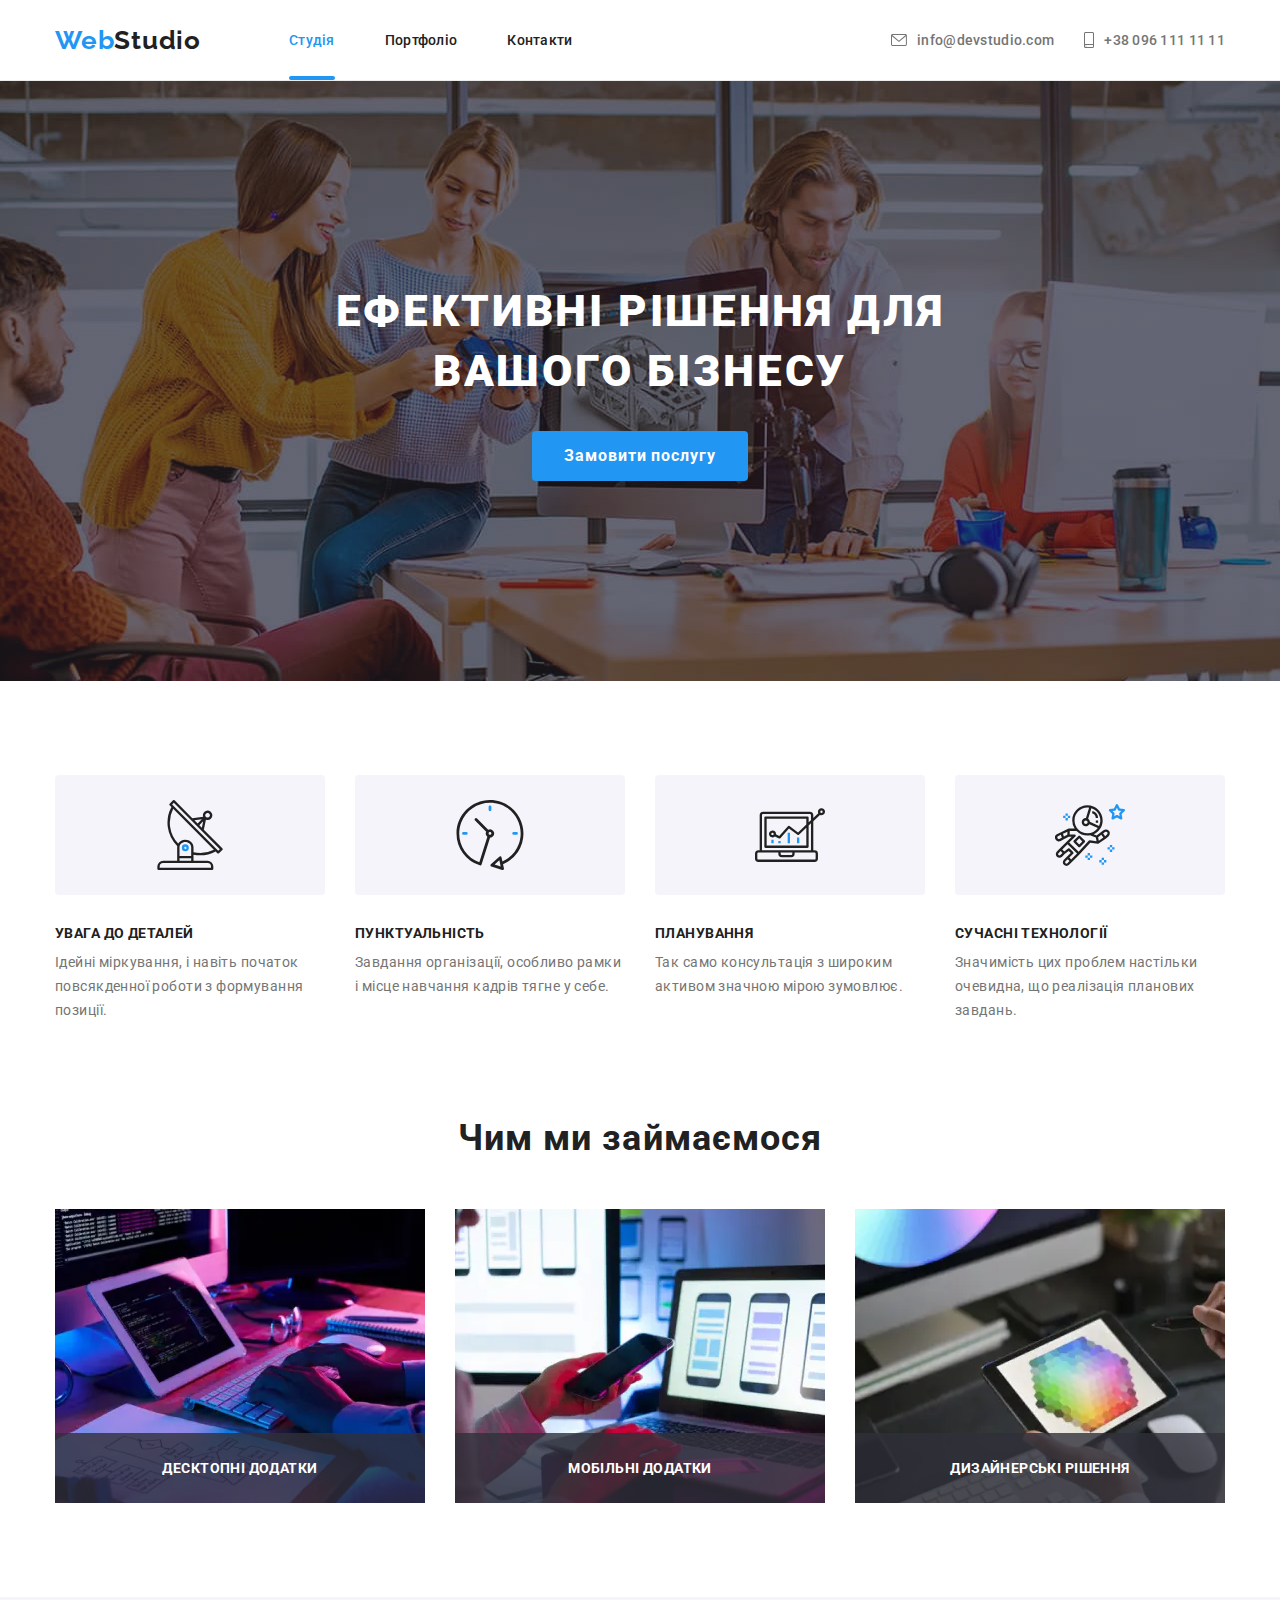
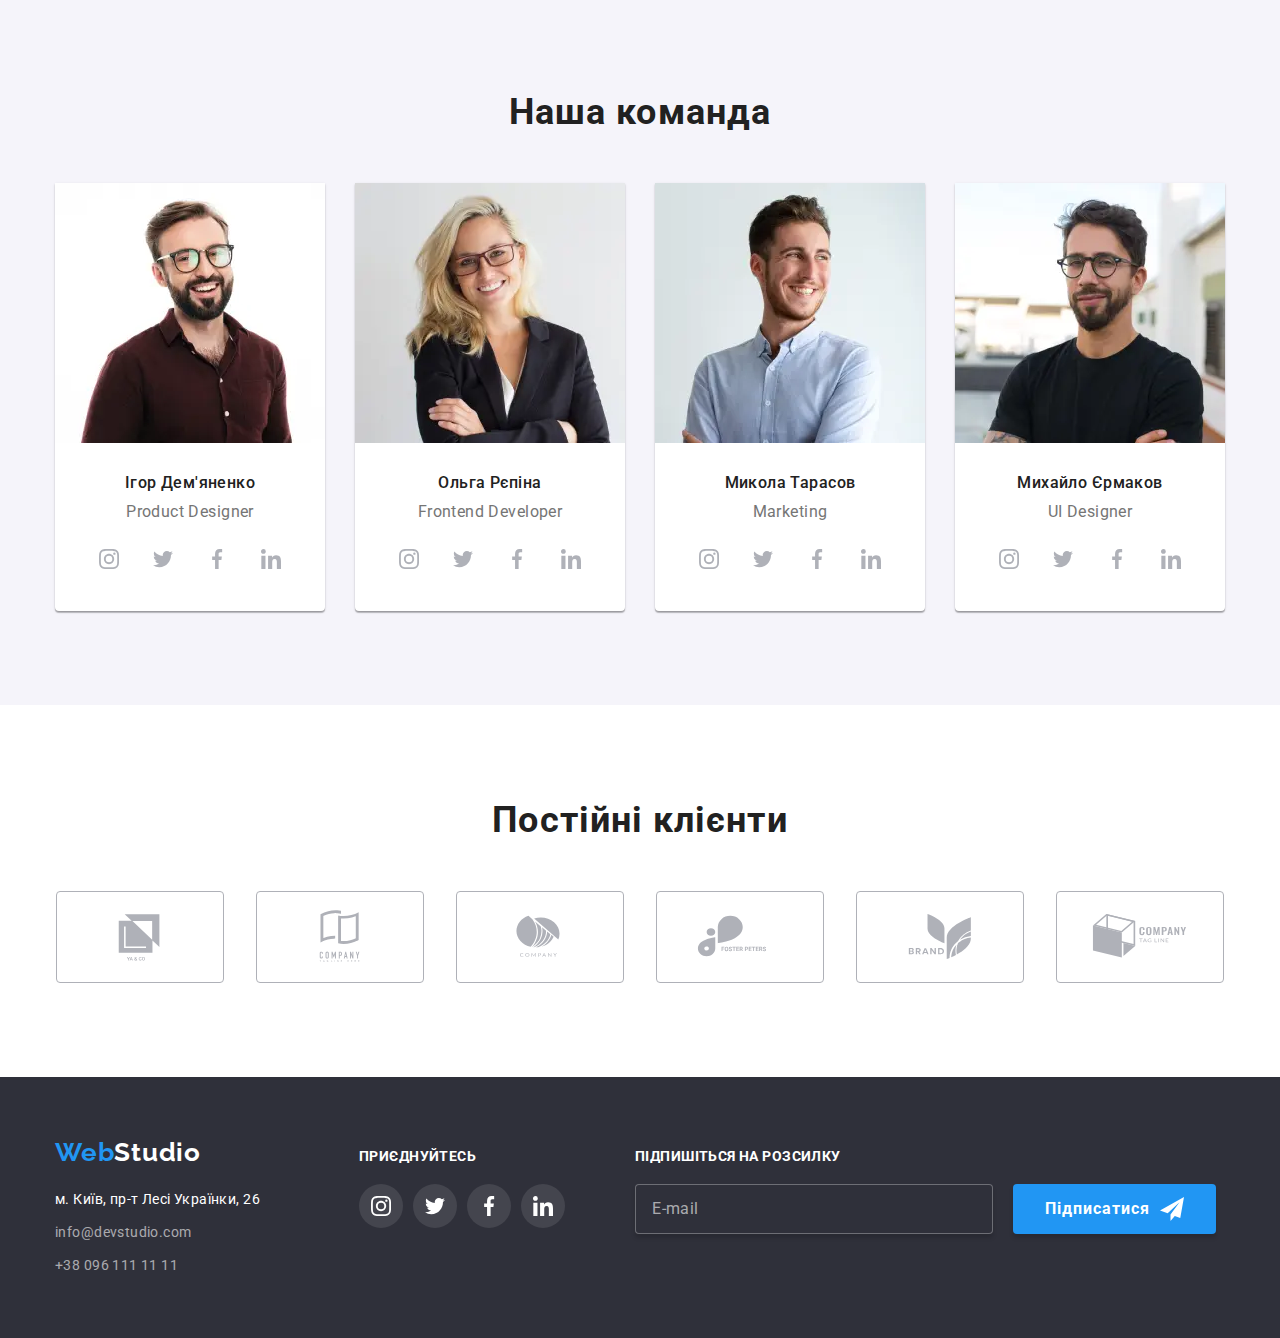
==== commit cb7a014a: "hw-08 2.0" ====
--- a/index.html
+++ b/index.html
@@ -76,7 +76,7 @@
                 <div class="mobile-menu-nav">
                     <ul class="mobile-menu-nav__list list">
                         <li class="mobile-menu-nav__item">
-                            <a class="mobile-menu-nav__link link" href="./index.html">Студія</a>
+                            <a class="mobile-menu-nav__link menu__link_current link" href="./index.html">Студія</a>
                         </li>
                         <li class="mobile-menu-nav__item">
                             <a class="mobile-menu-nav__link link" href="./portfolio.html">Портфоліо</a>
--- a/css/main.min.css
+++ b/css/main.min.css
@@ -1 +1 @@
-:root{--primary-font: "Roboto", sans-serif;--secondary-font: "Raleway", sans-serif;--primary-title-color: #212121;--primary-text-color: #757575;--accent-color: #2196F3;--accent-second-color: #188CE8;--primary-bgc-color: #fff;--primary-body-color: #000;--section-bcg-color: #2F303A;--portfolio-btn-grey-color: #F5F4FA;--footer-contacts-color: rgba(255, 255, 255, 0.6);--footer-elipse-color: rgba(255, 255, 255, 0.1);--primary-border: 1px solid #ECECEC;--fill-social-icon: #AFB1B8;--hero-bgc:#C4C4C4}.visually-hidden{position:absolute;white-space:nowrap;width:1px;height:1px;overflow:hidden;border:0;padding:0;clip:rect(0 0 0 0);clip-path:inset(50%);margin:-1px}h1,h2,h3,h4,h5,h6,p{margin-top:0;margin-bottom:0}ul{margin-top:0;margin-bottom:0;padding-left:0}*{box-sizing:border-box}.list{list-style:none;padding-left:0}.link{text-decoration:none}body{color:var(--primary-body-color);background-color:var(--primary-bgc-color);font-family:var(--primary-font);font-size:14px;letter-spacing:.03em}img{display:block;max-width:100%;height:auto}button{display:block;margin:0 auto;font-family:inherit;cursor:pointer;border:none;border-radius:4px}.section{padding-bottom:60px;padding-top:60px}.section-title{font-size:28px;font-weight:700;line-height:1.1785714286;color:var(--primary-title-color);text-align:center;margin-bottom:30px;letter-spacing:.03em}.section-list{display:flex;gap:30px}@media screen and (min-width: 1200px){.section{padding-bottom:94px;padding-top:94px}.section-title{font-size:36px;font-weight:700;line-height:1.1666666667;margin-bottom:50px}}.container{padding-left:15px;padding-right:15px}@media screen and (min-width: 480px){.container{width:480px;margin-left:auto;margin-right:auto}}@media screen and (min-width: 768px){.container{width:768px}}@media screen and (min-width: 1200px){.container{width:1200px}}.modal{max-width:100%;position:absolute;top:50%;left:50%;padding:40px;transform:translate(-50%, -50%);width:450px;height:609px;background:var(--primary-bgc-color);box-shadow:0px 1px 3px rgba(0,0,0,.12),0px 1px 1px rgba(0,0,0,.14),0px 2px 1px rgba(0,0,0,.2);border-radius:4px}.modal-submit-button{font-size:16px;font-weight:700;line-height:1.875;background-color:var(--accent-color);color:var(--primary-bgc-color);align-items:center;text-align:center;letter-spacing:.06em;padding:10px 52px;box-shadow:0px 4px 4px rgba(0,0,0,.15);border-radius:4px;transition-property:background-color,color;transition-duration:250ms;transition-timing-function:cubic-bezier(0.4, 0, 0.2, 1)}.modal-submit-button:hover,.modal-submit-button:focus,.modal-submit-button:active{background-color:var(--accent-second-color);color:var(--primary-bgc-color)}.modal-close-button{display:flex;align-items:center;justify-content:center;border-radius:50%;position:absolute;top:8px;right:8px;width:30px;height:30px;background-color:var(--primary-bgc-color);border:1px solid rgba(0,0,0,.1);padding:0}.modal-close__icon{transition-property:fill;transition-duration:250ms;transition-timing-function:cubic-bezier(0.4, 0, 0.2, 1)}.modal-close__icon:hover,.modal-close__icon:focus{fill:var(--accent-color)}@media screen and (min-width: 1200px){.modal{width:528px;height:581px}}.modal-form{display:flex;flex-direction:column}.modal-form-title{font-size:20px;font-weight:700;line-height:1.5;text-align:center;letter-spacing:.03em;color:var(--primary-title-color);margin-bottom:12px}.form-field__input{width:100%;height:40px;border:1px solid rgba(33,33,33,.2);border-radius:4px;padding-left:42px;transition-property:border-color;transition-duration:250ms;transition-timing-function:cubic-bezier(0.4, 0, 0.2, 1)}.form-field__input:focus{outline:none;border-color:var(--accent-color)}.form-block{margin-bottom:10px}.comment-block{margin-bottom:20px}.comment-field__input{padding:12px 16px;width:100%;height:120px;border:1px solid rgba(33,33,33,.2);border-radius:4px;transition-property:border-color;transition-duration:250ms;transition-timing-function:cubic-bezier(0.4, 0, 0.2, 1);resize:none}.comment-field__input::placeholder{font-size:12px;font-weight:400;line-height:1.1666666667;letter-spacing:.01em;color:rgba(117,117,117,.5)}.comment-field__input:focus{outline:none;border-color:var(--accent-color)}.form-field__title{font-size:12px;font-weight:400;line-height:1.1666666667;display:block;margin-bottom:4px;letter-spacing:.01em;color:var(--primary-text-color)}.form-field__icon{position:absolute;top:50%;left:12px;transform:translateY(-50%);color:var(--primary-title-color);transition-duration:250ms;transition-timing-function:cubic-bezier(0.4, 0, 0.2, 1)}.form-field__input:focus+.form-field__icon{fill:var(--accent-color)}.modal-form__field{display:block;position:relative;transition-property:fill;transition-duration:250ms;transition-timing-function:cubic-bezier(0.4, 0, 0.2, 1)}.checkbox-block{display:flex;align-items:center;margin-bottom:30px;justify-content:center}.checkbox-active{border:2px solid var(--primary-title-color);border-radius:3px;cursor:pointer;fill:rgba(0,0,0,0);margin-right:7px}.checkbox-form__area:focus+.checkbox-active{box-shadow:0 0 0 1px var(--primary-body-color);transition-duration:250ms;transition-timing-function:cubic-bezier(0.4, 0, 0.2, 1)}.checkbox-form__area:checked+.checkbox-active .checkbox-active__icon{display:block}.checkbox-form__area:checked+.checkbox-active{border:none}.checkbox-active__icon{display:none}.modal-rules__link{color:var(--accent-color)}.modal-rules__text{font-size:12px;font-weight:400;line-height:1.1666666667;letter-spacing:.03em;color:var(--primary-text-color)}@media screen and (min-width: 1200px){.modal-rules__text{font-size:14px;font-weight:400;line-height:1.7142857143}.modal-form-title{font-size:20px;font-weight:700;line-height:1.15}}.logo{font-size:26px;font-weight:700;line-height:1.1923076923;font-family:var(--secondary-font);letter-spacing:.03em;margin-right:88px;color:var(--primary-title-color)}.web-logo{color:var(--accent-color)}@media screen and (min-width: 768px)and (max-width: 1199px){.footer-logo .logo{margin-right:0}.footer-logo{text-align:center}}@media screen and (min-width: 1200px){.footer-logo{margin-right:70px}}.backdrop{position:fixed;top:0;left:0;z-index:100;width:100%;height:100%;background-color:rgba(0,0,0,.2);transition-property:opacity,visibility;transition-duration:250ms;transition-timing-function:cubic-bezier(0.4, 0, 0.2, 1)}.backdrop.is-hidden{opacity:0;visibility:hidden;pointer-events:none}.subscribe__title{font-size:14px;font-weight:700;line-height:1.1428571429;letter-spacing:.03em;text-transform:uppercase;margin-bottom:20px}.footer-form{display:flex;flex-direction:column;align-items:center;justify-content:center;gap:20px;max-width:100%}.subscribe-field{max-width:100%}.subscribe-form{width:450px;height:50px;max-width:100%;padding-left:16px;color:var(--footer-contacts-color);background-color:var(--section-bcg-color);border:1px solid rgba(255,255,255,.3);border-radius:4px;box-shadow:0px 4px 4px 0px rgba(0,0,0,.15);transition-property:border-color;transition-duration:250ms;transition-timing-function:cubic-bezier(0.4, 0, 0.2, 1)}.subscribe-form::placeholder{font-weight:400;font-size:16px;line-height:20px;letter-spacing:.03em;color:var(--footer-contacts-color)}.subscribe-form:focus{outline:none;border-color:var(--accent-color)}.subscribe-button{font-size:16px;font-weight:700;line-height:1.875;display:flex;align-items:center;justify-content:center;gap:10px;background-color:var(--accent-color);color:var(--primary-bgc-color);align-items:center;text-align:center;letter-spacing:.06em;padding:10px 32px;box-shadow:0px 4px 4px rgba(0,0,0,.15);border-radius:4px;transition-property:background-color,color;transition-duration:250ms;transition-timing-function:cubic-bezier(0.4, 0, 0.2, 1)}.subscribe-button:hover,.subscribe-button:focus,.subscribe-button:active{background-color:var(--accent-second-color);color:var(--primary-bgc-color)}@media screen and (min-width: 1200px){.footer-form{flex-direction:row}.subscribe-form{width:358px}}@media screen and (max-width: 767px){.mobile-menu{position:fixed;top:0;left:0;z-index:100;width:100%;height:100%;background-color:var(--primary-bgc-color);opacity:0;visibility:hidden;pointer-events:none;transition-property:opacity,visibility;transition-duration:250ms;transition-timing-function:cubic-bezier(0.4, 0, 0.2, 1)}.mobile-menu__container{position:relative;padding-left:40px}.mobile-menu-nav{padding-top:48px;margin-bottom:302px}.mobile-menu-nav__link{font-size:40px;font-weight:500;line-height:1.175;letter-spacing:.02em;color:var(--primary-title-color);transition-property:color;transition-duration:250ms;transition-timing-function:cubic-bezier(0.4, 0, 0.2, 1)}.mobile-menu-nav__link:hover,.mobile-menu-nav__link:focus{color:var(--accent-color)}.mobile-menu-nav__item{margin-bottom:32px}.mobile-menu-nav__item:last-child{margin-bottom:0}.mobile-menu.is-open{opacity:1;visibility:visible;pointer-events:auto}.mobile-menu__close-button{position:absolute;right:15px;top:10px;border:0;background-color:rgba(0,0,0,0);line-height:0;padding:0}.mobile-menu__close-icon{fill:var(--primary-title-color);transition-property:fill;transition-duration:250ms;transition-timing-function:cubic-bezier(0.4, 0, 0.2, 1)}.mobile-menu__close-icon:hover,.mobile-menu__close-icon:focus{fill:var(--accent-color)}.mobile-menu-contacts__phone{font-size:34px;font-weight:500;line-height:1.1764705882;letter-spacing:.02em;color:var(--accent-color)}.mobile-menu-contacts__item:first-child{margin-bottom:32px}.mobile-menu-contacts__mail{font-size:24px;font-weight:500;line-height:1.1666666667;letter-spacing:.02em;color:var(--primary-text-color)}.mobile-menu-contacts{margin-bottom:64px}.mobile-menu-social__list{display:flex;justify-content:baseline;align-items:center;gap:20px}.mobile-menu-social__link{font-size:18px;font-weight:500;line-height:1.2222222222;letter-spacing:.02em;color:var(--accent-color);position:relative}.line::after{content:"";position:absolute;top:10px;width:22px;height:0;border:1px solid rgba(33,33,33,.2);transform:rotate(90deg)}}@media screen and (min-width: 768px){.mobile-menu{display:none}}.page-header{border-bottom:var(--primary-border)}.page-header__container{display:flex;justify-content:space-between;align-items:center}@media screen and (max-width: 767px){.menu{display:none}.contacts{display:none}.mobile-menu-button{border:none;background-color:rgba(0,0,0,0);padding:0;line-height:0;margin:0}.page-header{padding:10px 0 10px 0}}@media screen and (min-width: 768px){.mobile-menu-button{display:none}.menu{display:flex;column-gap:50px}.menu__item{padding-top:32px;padding-bottom:32px}.page-nav{display:flex;align-items:center}.link{color:var(--primary-title-color)}.menu__link_current.link{color:var(--accent-color);height:100%}.menu__link_current::after{content:"";position:absolute;display:block;width:100%;height:4px;background-color:var(--accent-color);border-radius:2px;bottom:0}.menu__link{font-size:14px;font-weight:500;line-height:1.1428571429;position:relative;font-family:var(--primary-font);letter-spacing:.02em;transition-property:color;transition-duration:250ms;transition-timing-function:cubic-bezier(0.4, 0, 0.2, 1);padding:32px 0}.contacts__link{font-size:14px;font-weight:500;line-height:1.1428571429;color:var(--primary-text-color);font-family:var(--primary-font);letter-spacing:.02em;display:flex;align-items:center;fill:currentColor;padding:1px 0px;transition-property:color;transition-duration:250ms;transition-timing-function:cubic-bezier(0.4, 0, 0.2, 1)}.icons-header{margin-right:10px}.contactsitem:not(:last-child){margin-top:10px}.contacts{display:block}.contacts__item:not(:last-child){margin-bottom:10px}}@media screen and (min-width: 1200px){.contacts__link:hover,.contacts__link:focus{color:var(--accent-color)}.contacts{display:flex;column-gap:30px;margin-left:auto}.menu .link:hover,.menu .link:focus{color:var(--accent-color)}.contacts__item:not(:last-child){margin-bottom:0}}.hero{background-color:var(--hero-bgc);padding-top:118px;padding-bottom:118px;background-size:cover;height:400px;margin:0 auto;background-position:center;max-width:480px}.hero__title{font-size:26px;font-weight:900;line-height:1.6153846154;color:var(--primary-bgc-color);text-align:center;letter-spacing:.06em;text-transform:uppercase;margin-bottom:30px;width:100%;margin-left:auto;margin-right:auto}.hero__button{font-size:16px;font-weight:700;line-height:1.875;background-color:var(--accent-color);color:var(--primary-bgc-color);align-items:center;text-align:center;letter-spacing:.06em;padding:10px 24px;transition-property:background-color,color;transition-duration:250ms;transition-timing-function:cubic-bezier(0.4, 0, 0.2, 1)}@media screen and (min-width: 480px){.hero__title{width:360px}}@media screen and (min-width: 1200px){.hero__title{width:696px}}@media screen and (max-width: 767px){.hero{background-image:linear-gradient(rgba(47, 48, 58, 0.4), rgba(47, 48, 58, 0.4)),url(../images/mobile-images/background-image-mobile.jpg)}.hero__button{font-size:16px;font-weight:700;line-height:1.875;background-color:var(--accent-color);color:var(--primary-bgc-color);align-items:center;text-align:center;letter-spacing:.06em;padding:10px 24px;transition-property:background-color,color;transition-duration:250ms;transition-timing-function:cubic-bezier(0.4, 0, 0.2, 1)}}@media screen and (min-device-pixel-ratio: 2)and (max-width: 767px),screen and (min-resolution: 192dpi)and (max-width: 767px),screen and (min-resolution: 2dppx)and (max-width: 767px){.hero{background-image:linear-gradient(rgba(47, 48, 58, 0.4), rgba(47, 48, 58, 0.4)),url(../images/mobile-images/background-image-mobile@2x.jpg)}}@media screen and (min-width: 768px){.hero{background-image:linear-gradient(rgba(47, 48, 58, 0.4), rgba(47, 48, 58, 0.4)),url(../images/tablet-images/background-image-tablet.jpg);max-width:769px}}@media screen and (min-device-pixel-ratio: 2)and (min-width: 768px),screen and (min-resolution: 192dpi)and (min-width: 768px),screen and (min-resolution: 2dppx)and (min-width: 768px){.hero{background-image:linear-gradient(rgba(47, 48, 58, 0.4), rgba(47, 48, 58, 0.4)),url(../images/tablet-images/background-image-tablet@2x.jpg)}}@media screen and (min-width: 1200px){.hero{background-image:linear-gradient(rgba(47, 48, 58, 0.4), rgba(47, 48, 58, 0.4)),url(../images/desktop-images/background-image-desktop.jpg);max-width:1600px;height:600px;padding-top:200px;padding-bottom:200px}.hero__title{font-size:44px;font-weight:900;line-height:1.3636363636;width:696px}.hero__button{padding:10px 32px}.hero__button:hover,.hero__button:focus,.hero__button:active{background-color:var(--accent-second-color);color:var(--primary-bgc-color)}}@media screen and (min-device-pixel-ratio: 2)and (min-width: 1200px),screen and (min-resolution: 192dpi)and (min-width: 1200px),screen and (min-resolution: 2dppx)and (min-width: 1200px){.hero{background-image:linear-gradient(rgba(47, 48, 58, 0.4), rgba(47, 48, 58, 0.4)),url(../images/desktop-images/background-image-desktop@2x.jpg)}}.advanteges{padding-top:60px}.advanteges__block{display:flex;justify-content:center;align-items:center;height:120px;width:100%;background-color:var(--portfolio-btn-grey-color);border-radius:4px;margin-bottom:30px}.advanteges-list__items:not(:last-child){margin-bottom:30px}.advanteges__icon{width:70px;height:70px}.advanteges-list{display:flex;flex-direction:column}.advanteges-list .advanteges__title{font-size:14px;font-weight:700;line-height:1.1428571429;color:var(--primary-title-color);text-transform:uppercase;margin-bottom:10px}.advanteges-list .advanteges__text{color:var(--primary-text-color);line-height:1.71}@media screen and (max-width: 767px){.advanteges__title{text-align:center}}@media screen and (min-width: 768px){.advanteges-list{flex-direction:row;flex-wrap:wrap;gap:30px}.advanteges-list__items{width:calc((100% - 30px)/2);margin-bottom:0}}@media screen and (min-width: 1200px){.advanteges{padding-top:94px}.advanteges-list{flex-wrap:nowrap;gap:0}.advanteges-list__items{flex-basis:calc((100% - 90px)/4)}.advanteges-list__items:not(:last-child){margin-right:30px}}.team{background-color:var(--portfolio-btn-grey-color);max-width:100%}.team__card{background-color:var(--primary-bgc-color);box-shadow:0px 1px 3px rgba(0,0,0,.12),0px 1px 1px rgba(0,0,0,.14),0px 2px 1px rgba(0,0,0,.2);border-radius:0px 0px 4px 4px}.team__name{font-size:16px;font-weight:500;line-height:1.1875;color:var(--primary-title-color);text-align:center;margin-bottom:10px}.team__position{font-size:16px;font-weight:400;line-height:1.1875;color:var(--primary-text-color);text-align:center;margin-bottom:16px}.team__info{padding-top:30px;padding-bottom:30px}.social-list__icon{fill:currentColor}.social-list{display:flex;justify-content:center;align-items:center;column-gap:10px}.social-list__link{display:flex;justify-content:center;align-items:center;width:44px;height:44px;border-radius:50%;color:var(--fill-social-icon);transition-property:background-color,color;transition-duration:250ms;transition-timing-function:cubic-bezier(0.4, 0, 0.2, 1)}.social-list__link:hover,.social-list__link:focus{background-color:var(--accent-color);color:var(--primary-bgc-color)}@media screen and (max-width: 767px){.team .section-list{flex-direction:column}}@media screen and (min-width: 768px){.team__card{flex-basis:calc((100% - 30px)/2)}.team .section-list{flex-wrap:wrap}}@media screen and (min-width: 1200px){.team .section-list{flex-wrap:nowrap}}.client-list{display:flex;justify-content:space-around;align-items:center;flex-wrap:wrap;gap:30px}.client__link{display:flex;justify-content:center;align-items:center;border:1px solid currentColor;height:92px;width:100%;border-radius:4px;color:var(--fill-social-icon);transition-property:color;transition-duration:250ms;transition-timing-function:cubic-bezier(0.4, 0, 0.2, 1)}.client__link:hover,.client__link:focus{color:var(--accent-color)}.client__icon{fill:currentColor}@media screen and (max-width: 767px){.client__item{width:calc((100% - 30px)/2)}}@media screen and (min-width: 768px){.client__item{width:calc((100% - 60px)/3)}}@media screen and (min-width: 1200px){.client__item{width:14.2857142857%}}.page-footer{padding-top:60px;padding-bottom:60px}.page-footer,.page-footer .link{background-color:var(--section-bcg-color);color:var(--primary-bgc-color);font-style:normal;flex-direction:column;transition-property:color;transition-duration:250ms;transition-timing-function:cubic-bezier(0.4, 0, 0.2, 1)}.page-footer .contacts-footer__link.mail,.page-footer .contacts-footer__link.phone,.page-footer .link .contacts-footer__link.mail,.page-footer .link .contacts-footer__link.phone{color:var(--footer-contacts-color)}.contacts-footer__list .link:hover,.contacts-footer__list .link:focus{color:var(--accent-color)}.contacts-footer__item{font-family:var(--primary-font);font-size:14px;line-height:1.71}.contacts-footer__item:not(:last-child){margin-bottom:9px}.contacts-footer{margin-top:20px}.footer-social__list{display:flex;column-gap:10px;justify-content:center}.footer-contact__link{display:flex;justify-content:center;align-items:center;width:44px;height:44px;border-radius:50%;background-color:var(--footer-elipse-color);color:var(--primary-bgc-color);transition-property:background-color;transition-duration:250ms;transition-timing-function:cubic-bezier(0.4, 0, 0.2, 1)}.footer-contact__link:hover,.footer-contact__link:focus{background-color:var(--accent-color)}.footer-contact__icon{fill:currentColor}.footer-flex{display:flex}.social-link__title{font-size:14px;font-weight:700;line-height:1.1428571429;margin-bottom:20px}@media screen and (max-width: 767px){.logo{margin-right:0}.footer-flex{flex-direction:column;text-align:center;gap:60px}}@media screen and (min-width: 1200px){.footer-flex{align-items:baseline}.footer-social-block{margin-right:70px}}@media screen and (min-width: 768px)and (max-width: 1199px){.footer-flex{align-items:baseline;justify-content:space-around;flex-wrap:wrap;gap:60px}.subscribe__title{text-align:center}.social-link__title{text-align:center}}.portfolio-card-list{display:flex;flex-wrap:wrap;gap:30px}.portfolio-card-list .portfolio-card__title{font-size:18px;font-weight:700;line-height:2;color:var(--primary-title-color);letter-spacing:.06em;margin-bottom:4px}.portfolio-card-list .portfolio-card__text{color:var(--primary-text-color);font-size:16px;line-height:1.87}.portfolio-card__info{padding:20px 24px;border:var(--primary-border);border-top:2 solid rgba(0,0,0,0);flex-grow:1}.portfolio-card__link{display:flex;flex-direction:column;height:100%}.portfolio-card__link:hover,.portfolio-card__link:focus{box-shadow:0px 1px 1px rgba(0,0,0,.12),0px 4px 4px rgba(0,0,0,.06),1px 4px 6px rgba(0,0,0,.16)}.portfolio-card__link:hover .overlay__text,.portfolio-card__link:focus .overlay__text{transform:translate(0%)}.portfolio-card__link:hover .portfolio__overlay,.portfolio-card__link:focus .portfolio__overlay{box-shadow:0px 4px 4px rgba(0,0,0,.25)}.portfolio__overlay{position:relative;overflow:hidden}.overlay__text{font-size:18px;font-weight:400;line-height:1.5555555556;position:absolute;left:0;top:0;width:100%;height:100%;background-color:rgba(33,150,243,.9);color:var(--primary-bgc-color);letter-spacing:.03em;padding:63px 24px;overflow:auto;transform:translateY(100%);transition-property:transform,box-shadow;transition-duration:250ms;transition-timing-function:cubic-bezier(0.4, 0, 0.2, 1)}.filter-button{font-size:16px;font-weight:500;line-height:1.625;background-color:var(--portfolio-btn-grey-color);color:var(--primary-title-color);text-align:center;letter-spacing:.03em;padding:6px 22px;transition-property:color,background-color,box-shadow;transition-duration:250ms;transition-timing-function:cubic-bezier(0.4, 0, 0.2, 1)}.filter-button:hover,.filter-button:focus{color:var(--primary-bgc-color);background-color:var(--accent-second-color);box-shadow:0px 3px 1px rgba(0,0,0,.1),0px 1px 2px rgba(0,0,0,.08),0px 2px 2px rgba(0,0,0,.12)}.filter-button-list{display:flex;justify-content:center;margin-bottom:40px}.filter-button-item{margin-right:8px}.filter-button-item:last-child{margin-right:0}@media screen and (max-width: 440px){.overlay__text{font-size:4vw;padding:7vw}}@media screen and (max-width: 767px){.filter-button-list{flex-wrap:wrap;max-width:326px;column-gap:8px;row-gap:15px;justify-content:flex-start}.portfolio-card-list{flex-direction:column}.filter-button-item{margin-right:0}}@media screen and (min-width: 768px){.filter-button-list{margin-bottom:20px}.portfolio-card__title{width:304px}}@media screen and (min-width: 1200px){.filter-button-list{margin-bottom:50px}}@media screen and (max-width: 1199px){.services{display:none}}@media screen and (min-width: 1200px){.services{padding-bottom:94px}.services-block{position:relative}.services-block__overlay{font-size:14px;font-weight:700;line-height:1.1428571429;display:flex;align-items:center;justify-content:center;position:absolute;bottom:0;width:100%;height:70px;text-transform:uppercase;color:var(--primary-bgc-color);background-color:rgba(47,48,58,.8)}}/*# sourceMappingURL=main.min.css.map */+:root{--primary-font: "Roboto", sans-serif;--secondary-font: "Raleway", sans-serif;--primary-title-color: #212121;--primary-text-color: #757575;--accent-color: #2196F3;--accent-second-color: #188CE8;--primary-bgc-color: #fff;--primary-body-color: #000;--section-bcg-color: #2F303A;--portfolio-btn-grey-color: #F5F4FA;--footer-contacts-color: rgba(255, 255, 255, 0.6);--footer-elipse-color: rgba(255, 255, 255, 0.1);--primary-border: 1px solid #ECECEC;--fill-social-icon: #AFB1B8;--hero-bgc:#C4C4C4}.visually-hidden{position:absolute;white-space:nowrap;width:1px;height:1px;overflow:hidden;border:0;padding:0;clip:rect(0 0 0 0);clip-path:inset(50%);margin:-1px}h1,h2,h3,h4,h5,h6,p{margin-top:0;margin-bottom:0}ul{margin-top:0;margin-bottom:0;padding-left:0}*{box-sizing:border-box}.list{list-style:none;padding-left:0}.link{text-decoration:none}body{color:var(--primary-body-color);background-color:var(--primary-bgc-color);font-family:var(--primary-font);font-size:14px;letter-spacing:.03em}img{display:block;max-width:100%;height:auto}button{display:block;margin:0 auto;font-family:inherit;cursor:pointer;border:none;border-radius:4px}.section{padding-bottom:60px;padding-top:60px}.section-title{font-size:28px;font-weight:700;line-height:1.1785714286;color:var(--primary-title-color);text-align:center;margin-bottom:30px;letter-spacing:.03em}.section-list{display:flex;gap:30px}@media screen and (min-width: 1200px){.section{padding-bottom:94px;padding-top:94px}.section-title{font-size:36px;font-weight:700;line-height:1.1666666667;margin-bottom:50px}}.container{padding-left:15px;padding-right:15px}@media screen and (min-width: 480px){.container{width:480px;margin-left:auto;margin-right:auto}}@media screen and (min-width: 768px){.container{width:768px}}@media screen and (min-width: 1200px){.container{width:1200px}}.modal{max-width:100%;position:absolute;top:50%;left:50%;padding:40px;transform:translate(-50%, -50%);width:450px;height:609px;background:var(--primary-bgc-color);box-shadow:0px 1px 3px rgba(0,0,0,.12),0px 1px 1px rgba(0,0,0,.14),0px 2px 1px rgba(0,0,0,.2);border-radius:4px}.modal-submit-button{font-size:16px;font-weight:700;line-height:1.875;background-color:var(--accent-color);color:var(--primary-bgc-color);align-items:center;text-align:center;letter-spacing:.06em;padding:10px 52px;box-shadow:0px 4px 4px rgba(0,0,0,.15);border-radius:4px;transition-property:background-color,color;transition-duration:250ms;transition-timing-function:cubic-bezier(0.4, 0, 0.2, 1)}.modal-submit-button:hover,.modal-submit-button:focus,.modal-submit-button:active{background-color:var(--accent-second-color);color:var(--primary-bgc-color)}.modal-close-button{display:flex;align-items:center;justify-content:center;border-radius:50%;position:absolute;top:8px;right:8px;width:30px;height:30px;background-color:var(--primary-bgc-color);border:1px solid rgba(0,0,0,.1);padding:0}.modal-close__icon{transition-property:fill;transition-duration:250ms;transition-timing-function:cubic-bezier(0.4, 0, 0.2, 1)}.modal-close__icon:hover,.modal-close__icon:focus{fill:var(--accent-color)}@media screen and (min-width: 1200px){.modal{width:528px;height:581px}}.modal-form{display:flex;flex-direction:column}.modal-form-title{font-size:20px;font-weight:700;line-height:1.5;text-align:center;letter-spacing:.03em;color:var(--primary-title-color);margin-bottom:12px}.form-field__input{width:100%;height:40px;border:1px solid rgba(33,33,33,.2);border-radius:4px;padding-left:42px;transition-property:border-color;transition-duration:250ms;transition-timing-function:cubic-bezier(0.4, 0, 0.2, 1)}.form-field__input:focus{outline:none;border-color:var(--accent-color)}.form-block{margin-bottom:10px}.comment-block{margin-bottom:20px}.comment-field__input{padding:12px 16px;width:100%;height:120px;border:1px solid rgba(33,33,33,.2);border-radius:4px;transition-property:border-color;transition-duration:250ms;transition-timing-function:cubic-bezier(0.4, 0, 0.2, 1);resize:none}.comment-field__input::placeholder{font-size:12px;font-weight:400;line-height:1.1666666667;letter-spacing:.01em;color:rgba(117,117,117,.5)}.comment-field__input:focus{outline:none;border-color:var(--accent-color)}.form-field__title{font-size:12px;font-weight:400;line-height:1.1666666667;display:block;margin-bottom:4px;letter-spacing:.01em;color:var(--primary-text-color)}.form-field__icon{position:absolute;top:50%;left:12px;transform:translateY(-50%);color:var(--primary-title-color);transition-duration:250ms;transition-timing-function:cubic-bezier(0.4, 0, 0.2, 1)}.form-field__input:focus+.form-field__icon{fill:var(--accent-color)}.modal-form__field{display:block;position:relative;transition-property:fill;transition-duration:250ms;transition-timing-function:cubic-bezier(0.4, 0, 0.2, 1)}.checkbox-block{display:flex;align-items:center;margin-bottom:30px;justify-content:center}.checkbox-active{border:2px solid var(--primary-title-color);border-radius:3px;cursor:pointer;fill:rgba(0,0,0,0);margin-right:7px}.checkbox-form__area:focus+.checkbox-active{box-shadow:0 0 0 1px var(--primary-body-color);transition-duration:250ms;transition-timing-function:cubic-bezier(0.4, 0, 0.2, 1)}.checkbox-form__area:checked+.checkbox-active .checkbox-active__icon{display:block}.checkbox-form__area:checked+.checkbox-active{border:none}.checkbox-active__icon{display:none}.modal-rules__link{color:var(--accent-color)}.modal-rules__text{font-size:12px;font-weight:400;line-height:1.1666666667;letter-spacing:.03em;color:var(--primary-text-color)}@media screen and (min-width: 1200px){.modal-rules__text{font-size:14px;font-weight:400;line-height:1.7142857143}.modal-form-title{font-size:20px;font-weight:700;line-height:1.15}}.logo{font-size:26px;font-weight:700;line-height:1.1923076923;font-family:var(--secondary-font);letter-spacing:.03em;margin-right:88px;color:var(--primary-title-color)}.web-logo{color:var(--accent-color)}@media screen and (min-width: 768px)and (max-width: 1199px){.footer-logo .logo{margin-right:0}.footer-logo{text-align:center}}@media screen and (min-width: 1200px){.footer-logo{margin-right:70px}}.backdrop{position:fixed;top:0;left:0;z-index:100;width:100%;height:100%;background-color:rgba(0,0,0,.2);transition-property:opacity,visibility;transition-duration:250ms;transition-timing-function:cubic-bezier(0.4, 0, 0.2, 1)}.backdrop.is-hidden{opacity:0;visibility:hidden;pointer-events:none}.subscribe__title{font-size:14px;font-weight:700;line-height:1.1428571429;letter-spacing:.03em;text-transform:uppercase;margin-bottom:20px}.footer-form{display:flex;flex-direction:column;align-items:center;justify-content:center;gap:20px;max-width:100%}.subscribe-field{max-width:100%}.subscribe-form{width:450px;height:50px;max-width:100%;padding-left:16px;color:var(--footer-contacts-color);background-color:var(--section-bcg-color);border:1px solid rgba(255,255,255,.3);border-radius:4px;box-shadow:0px 4px 4px 0px rgba(0,0,0,.15);transition-property:border-color;transition-duration:250ms;transition-timing-function:cubic-bezier(0.4, 0, 0.2, 1)}.subscribe-form::placeholder{font-weight:400;font-size:16px;line-height:20px;letter-spacing:.03em;color:var(--footer-contacts-color)}.subscribe-form:focus{outline:none;border-color:var(--accent-color)}.subscribe-button{font-size:16px;font-weight:700;line-height:1.875;display:flex;align-items:center;justify-content:center;gap:10px;background-color:var(--accent-color);color:var(--primary-bgc-color);align-items:center;text-align:center;letter-spacing:.06em;padding:10px 32px;box-shadow:0px 4px 4px rgba(0,0,0,.15);border-radius:4px;transition-property:background-color,color;transition-duration:250ms;transition-timing-function:cubic-bezier(0.4, 0, 0.2, 1)}.subscribe-button:hover,.subscribe-button:focus,.subscribe-button:active{background-color:var(--accent-second-color);color:var(--primary-bgc-color)}@media screen and (min-width: 1200px){.footer-form{flex-direction:row}.subscribe-form{width:358px}}@media screen and (max-width: 767px){.mobile-menu{position:fixed;top:0;left:0;z-index:100;width:100%;height:100%;background-color:var(--primary-bgc-color);opacity:0;visibility:hidden;pointer-events:none;transition-property:opacity,visibility;transition-duration:250ms;transition-timing-function:cubic-bezier(0.4, 0, 0.2, 1)}.mobile-menu__container{position:relative;padding-left:40px;display:flex;flex-direction:column;height:100%}.mobile-menu-nav{padding-top:48px;margin-bottom:auto}.mobile-menu-nav__link{font-size:40px;font-weight:500;line-height:1.175;letter-spacing:.02em;color:var(--primary-title-color);transition-property:color;transition-duration:250ms;transition-timing-function:cubic-bezier(0.4, 0, 0.2, 1)}.mobile-menu-nav__link:hover,.mobile-menu-nav__link:focus,.mobile-menu-nav__link:active{color:var(--accent-color)}.mobile-menu-nav__item{margin-bottom:32px}.mobile-menu-nav__item:last-child{margin-bottom:0}.mobile-menu.is-open{opacity:1;visibility:visible;pointer-events:auto}.mobile-menu__close-button{position:absolute;right:15px;top:10px;border:0;background-color:rgba(0,0,0,0);line-height:0;padding:0}.mobile-menu__close-icon{fill:var(--primary-title-color);transition-property:fill;transition-duration:250ms;transition-timing-function:cubic-bezier(0.4, 0, 0.2, 1)}.mobile-menu__close-icon:hover,.mobile-menu__close-icon:focus{fill:var(--accent-color)}.mobile-menu-contacts__phone{font-size:34px;font-weight:500;line-height:1.1764705882;letter-spacing:.02em;color:var(--accent-color)}.mobile-menu-contacts__item:first-child{margin-bottom:32px}.mobile-menu-contacts__mail{font-size:24px;font-weight:500;line-height:1.1666666667;letter-spacing:.02em;color:var(--primary-text-color)}.mobile-menu-contacts{margin-bottom:64px}.mobile-menu-social__list{display:flex;justify-content:baseline;align-items:center;gap:20px;flex-wrap:wrap}.mobile-menu-social__link{font-size:18px;font-weight:500;line-height:1.2222222222;letter-spacing:.02em;color:var(--accent-color);position:relative}.line::after{content:"";position:absolute;top:10px;width:22px;height:0;border:1px solid rgba(33,33,33,.2);transform:rotate(90deg)}}@media screen and (min-width: 768px){.mobile-menu{display:none}}.page-header{border-bottom:var(--primary-border)}.page-header__container{display:flex;justify-content:space-between;align-items:center}.menu__link_current.link{color:var(--accent-color);height:100%}@media screen and (max-width: 767px){.menu{display:none}.contacts{display:none}.mobile-menu-button{border:none;background-color:rgba(0,0,0,0);padding:0;line-height:0;margin:0}.page-header{padding:10px 0 10px 0}}@media screen and (min-width: 768px){.mobile-menu-button{display:none}.menu{display:flex;column-gap:50px}.menu__item{padding-top:32px;padding-bottom:32px}.page-nav{display:flex;align-items:center}.link{color:var(--primary-title-color)}.menu__link_current::after{content:"";position:absolute;display:block;width:100%;height:4px;background-color:var(--accent-color);border-radius:2px;bottom:0}.menu__link{font-size:14px;font-weight:500;line-height:1.1428571429;position:relative;font-family:var(--primary-font);letter-spacing:.02em;transition-property:color;transition-duration:250ms;transition-timing-function:cubic-bezier(0.4, 0, 0.2, 1);padding:32px 0}.contacts__link{font-size:14px;font-weight:500;line-height:1.1428571429;color:var(--primary-text-color);font-family:var(--primary-font);letter-spacing:.02em;display:flex;align-items:center;fill:currentColor;padding:1px 0px;transition-property:color;transition-duration:250ms;transition-timing-function:cubic-bezier(0.4, 0, 0.2, 1)}.icons-header{margin-right:10px}.contactsitem:not(:last-child){margin-top:10px}.contacts{display:block}.contacts__item:not(:last-child){margin-bottom:10px}}@media screen and (min-width: 1200px){.contacts__link:hover,.contacts__link:focus{color:var(--accent-color)}.contacts{display:flex;column-gap:30px;margin-left:auto}.menu .link:hover,.menu .link:focus{color:var(--accent-color)}.contacts__item:not(:last-child){margin-bottom:0}}.hero{background-color:var(--hero-bgc);padding-top:118px;padding-bottom:118px;background-size:cover;height:400px;margin:0 auto;background-position:center;max-width:480px}.hero__title{font-size:26px;font-weight:900;line-height:1.6153846154;color:var(--primary-bgc-color);text-align:center;letter-spacing:.06em;text-transform:uppercase;margin-bottom:30px;width:100%;margin-left:auto;margin-right:auto}.hero__button{font-size:16px;font-weight:700;line-height:1.875;background-color:var(--accent-color);color:var(--primary-bgc-color);align-items:center;text-align:center;letter-spacing:.06em;padding:10px 24px;transition-property:background-color,color;transition-duration:250ms;transition-timing-function:cubic-bezier(0.4, 0, 0.2, 1)}@media screen and (min-width: 480px){.hero__title{width:360px}}@media screen and (min-width: 1200px){.hero__title{width:696px}}@media screen and (max-width: 767px){.hero{background-image:linear-gradient(rgba(47, 48, 58, 0.4), rgba(47, 48, 58, 0.4)),url(../images/mobile-images/background-image-mobile.jpg)}.hero__button{font-size:16px;font-weight:700;line-height:1.875;background-color:var(--accent-color);color:var(--primary-bgc-color);align-items:center;text-align:center;letter-spacing:.06em;padding:10px 24px;transition-property:background-color,color;transition-duration:250ms;transition-timing-function:cubic-bezier(0.4, 0, 0.2, 1)}}@media screen and (min-device-pixel-ratio: 2)and (max-width: 767px),screen and (min-resolution: 192dpi)and (max-width: 767px),screen and (min-resolution: 2dppx)and (max-width: 767px){.hero{background-image:linear-gradient(rgba(47, 48, 58, 0.4), rgba(47, 48, 58, 0.4)),url(../images/mobile-images/background-image-mobile@2x.jpg)}}@media screen and (min-width: 768px){.hero{background-image:linear-gradient(rgba(47, 48, 58, 0.4), rgba(47, 48, 58, 0.4)),url(../images/tablet-images/background-image-tablet.jpg);max-width:769px}}@media screen and (min-device-pixel-ratio: 2)and (min-width: 768px),screen and (min-resolution: 192dpi)and (min-width: 768px),screen and (min-resolution: 2dppx)and (min-width: 768px){.hero{background-image:linear-gradient(rgba(47, 48, 58, 0.4), rgba(47, 48, 58, 0.4)),url(../images/tablet-images/background-image-tablet@2x.jpg)}}@media screen and (min-width: 1200px){.hero{background-image:linear-gradient(rgba(47, 48, 58, 0.4), rgba(47, 48, 58, 0.4)),url(../images/desktop-images/background-image-desktop.jpg);max-width:1600px;height:600px;padding-top:200px;padding-bottom:200px}.hero__title{font-size:44px;font-weight:900;line-height:1.3636363636;width:696px}.hero__button{padding:10px 32px}.hero__button:hover,.hero__button:focus,.hero__button:active{background-color:var(--accent-second-color);color:var(--primary-bgc-color)}}@media screen and (min-device-pixel-ratio: 2)and (min-width: 1200px),screen and (min-resolution: 192dpi)and (min-width: 1200px),screen and (min-resolution: 2dppx)and (min-width: 1200px){.hero{background-image:linear-gradient(rgba(47, 48, 58, 0.4), rgba(47, 48, 58, 0.4)),url(../images/desktop-images/background-image-desktop@2x.jpg)}}.advanteges{padding-top:60px}.advanteges__block{display:flex;justify-content:center;align-items:center;height:120px;width:100%;background-color:var(--portfolio-btn-grey-color);border-radius:4px;margin-bottom:30px}.advanteges__icon{width:70px;height:70px}.advanteges-list{display:flex;flex-direction:column}.advanteges-list .advanteges__title{font-size:14px;font-weight:700;line-height:1.1428571429;color:var(--primary-title-color);text-transform:uppercase;margin-bottom:10px}.advanteges-list .advanteges__text{color:var(--primary-text-color);line-height:1.71}@media screen and (max-width: 767px){.advanteges__title{text-align:center}.advanteges-list__items:not(:last-child){margin-bottom:30px}}@media screen and (min-width: 768px){.advanteges-list{flex-direction:row;flex-wrap:wrap;gap:30px}.advanteges-list__items{width:calc((100% - 30px)/2);margin-bottom:0}}@media screen and (min-width: 1200px){.advanteges{padding-top:94px}.advanteges-list{flex-wrap:nowrap;gap:0}.advanteges-list__items{flex-basis:calc((100% - 90px)/4)}.advanteges-list__items:not(:last-child){margin-right:30px}}.team{background-color:var(--portfolio-btn-grey-color);max-width:100%}.team__card{background-color:var(--primary-bgc-color);box-shadow:0px 1px 3px rgba(0,0,0,.12),0px 1px 1px rgba(0,0,0,.14),0px 2px 1px rgba(0,0,0,.2);border-radius:0px 0px 4px 4px}.team__name{font-size:16px;font-weight:500;line-height:1.1875;color:var(--primary-title-color);text-align:center;margin-bottom:10px}.team__position{font-size:16px;font-weight:400;line-height:1.1875;color:var(--primary-text-color);text-align:center;margin-bottom:16px}.team__info{padding-top:30px;padding-bottom:30px}.social-list__icon{fill:currentColor}.social-list{display:flex;justify-content:center;align-items:center;column-gap:10px}.social-list__link{display:flex;justify-content:center;align-items:center;width:44px;height:44px;border-radius:50%;color:var(--fill-social-icon);transition-property:background-color,color;transition-duration:250ms;transition-timing-function:cubic-bezier(0.4, 0, 0.2, 1)}.social-list__link:hover,.social-list__link:focus{background-color:var(--accent-color);color:var(--primary-bgc-color)}@media screen and (max-width: 767px){.team .section-list{flex-direction:column}}@media screen and (min-width: 768px){.team__card{flex-basis:calc((100% - 30px)/2)}.team .section-list{flex-wrap:wrap}}@media screen and (min-width: 1200px){.team .section-list{flex-wrap:nowrap}}.client-list{display:flex;justify-content:space-around;align-items:center;flex-wrap:wrap;gap:30px}.client__link{display:flex;justify-content:center;align-items:center;border:1px solid currentColor;height:92px;width:100%;border-radius:4px;color:var(--fill-social-icon);transition-property:color;transition-duration:250ms;transition-timing-function:cubic-bezier(0.4, 0, 0.2, 1)}.client__link:hover,.client__link:focus{color:var(--accent-color)}.client__icon{fill:currentColor}@media screen and (max-width: 767px){.client__item{width:calc((100% - 30px)/2)}}@media screen and (min-width: 768px){.client__item{width:calc((100% - 60px)/3)}}@media screen and (min-width: 1200px){.client__item{width:14.2857142857%}}.page-footer{padding-top:60px;padding-bottom:60px}.page-footer,.page-footer .link{background-color:var(--section-bcg-color);color:var(--primary-bgc-color);font-style:normal;flex-direction:column;transition-property:color;transition-duration:250ms;transition-timing-function:cubic-bezier(0.4, 0, 0.2, 1)}.page-footer .contacts-footer__link.mail,.page-footer .contacts-footer__link.phone,.page-footer .link .contacts-footer__link.mail,.page-footer .link .contacts-footer__link.phone{color:var(--footer-contacts-color)}.contacts-footer__list .link:hover,.contacts-footer__list .link:focus{color:var(--accent-color)}.contacts-footer__item{font-family:var(--primary-font);font-size:14px;line-height:1.71}.contacts-footer__item:not(:last-child){margin-bottom:9px}.contacts-footer{margin-top:20px}.footer-social__list{display:flex;column-gap:10px;justify-content:center}.footer-contact__link{display:flex;justify-content:center;align-items:center;width:44px;height:44px;border-radius:50%;background-color:var(--footer-elipse-color);color:var(--primary-bgc-color);transition-property:background-color;transition-duration:250ms;transition-timing-function:cubic-bezier(0.4, 0, 0.2, 1)}.footer-contact__link:hover,.footer-contact__link:focus{background-color:var(--accent-color)}.footer-contact__icon{fill:currentColor}.footer-flex{display:flex}.social-link__title{font-size:14px;font-weight:700;line-height:1.1428571429;margin-bottom:20px}@media screen and (max-width: 767px){.logo{margin-right:0}.footer-flex{flex-direction:column;text-align:center;gap:60px}}@media screen and (min-width: 1200px){.footer-flex{align-items:baseline}.footer-social-block{margin-right:70px}}@media screen and (min-width: 768px)and (max-width: 1199px){.footer-flex{align-items:baseline;justify-content:space-around;flex-wrap:wrap;gap:60px}.subscribe__title{text-align:center}.social-link__title{text-align:center}}.portfolio-card-list{display:flex;flex-wrap:wrap;gap:30px}.portfolio-card-list .portfolio-card__title{font-size:18px;font-weight:700;line-height:2;color:var(--primary-title-color);letter-spacing:.06em;margin-bottom:4px}.portfolio-card-list .portfolio-card__text{color:var(--primary-text-color);font-size:16px;line-height:1.87}.portfolio-card__info{padding:20px 24px;border:var(--primary-border);border-top:2 solid rgba(0,0,0,0);flex-grow:1}.portfolio-card__link{display:flex;flex-direction:column;height:100%}.portfolio-card__link:hover,.portfolio-card__link:focus{box-shadow:0px 1px 1px rgba(0,0,0,.12),0px 4px 4px rgba(0,0,0,.06),1px 4px 6px rgba(0,0,0,.16)}.portfolio-card__link:hover .overlay__text,.portfolio-card__link:focus .overlay__text{transform:translate(0%)}.portfolio-card__link:hover .portfolio__overlay,.portfolio-card__link:focus .portfolio__overlay{box-shadow:0px 4px 4px rgba(0,0,0,.25)}.portfolio__overlay{position:relative;overflow:hidden}.overlay__text{font-size:18px;font-weight:400;line-height:1.5555555556;position:absolute;left:0;top:0;width:100%;height:101%;background-color:rgba(33,150,243,.9);color:var(--primary-bgc-color);letter-spacing:.03em;padding:63px 24px;overflow:auto;transform:translateY(100%);transition-property:transform,box-shadow;transition-duration:250ms;transition-timing-function:cubic-bezier(0.4, 0, 0.2, 1)}.filter-button{font-size:16px;font-weight:500;line-height:1.625;background-color:var(--portfolio-btn-grey-color);color:var(--primary-title-color);text-align:center;letter-spacing:.03em;padding:6px 22px;transition-property:color,background-color,box-shadow;transition-duration:250ms;transition-timing-function:cubic-bezier(0.4, 0, 0.2, 1)}.filter-button:hover,.filter-button:focus{color:var(--primary-bgc-color);background-color:var(--accent-second-color);box-shadow:0px 3px 1px rgba(0,0,0,.1),0px 1px 2px rgba(0,0,0,.08),0px 2px 2px rgba(0,0,0,.12)}.filter-button-list{display:flex;justify-content:center;margin-bottom:40px}.filter-button-item{margin-right:8px}.filter-button-item:last-child{margin-right:0}@media screen and (max-width: 440px){.overlay__text{font-size:4vw;padding:7vw}}@media screen and (max-width: 767px){.filter-button-list{flex-wrap:wrap;column-gap:8px;row-gap:15px;justify-content:flex-start}.portfolio-card-list{flex-direction:column}.filter-button-item{margin-right:0}}@media screen and (min-width: 768px){.filter-button-list{margin-bottom:20px}.portfolio-card__title{width:304px}}@media screen and (min-width: 1200px){.filter-button-list{margin-bottom:50px}.portfolio-card__title{width:100%}}@media screen and (max-width: 1199px){.services{display:none}}@media screen and (min-width: 1200px){.services{padding-bottom:94px}.services-block{position:relative}.services-block__overlay{font-size:14px;font-weight:700;line-height:1.1428571429;display:flex;align-items:center;justify-content:center;position:absolute;bottom:0;width:100%;height:70px;text-transform:uppercase;color:var(--primary-bgc-color);background-color:rgba(47,48,58,.8)}}/*# sourceMappingURL=main.min.css.map */